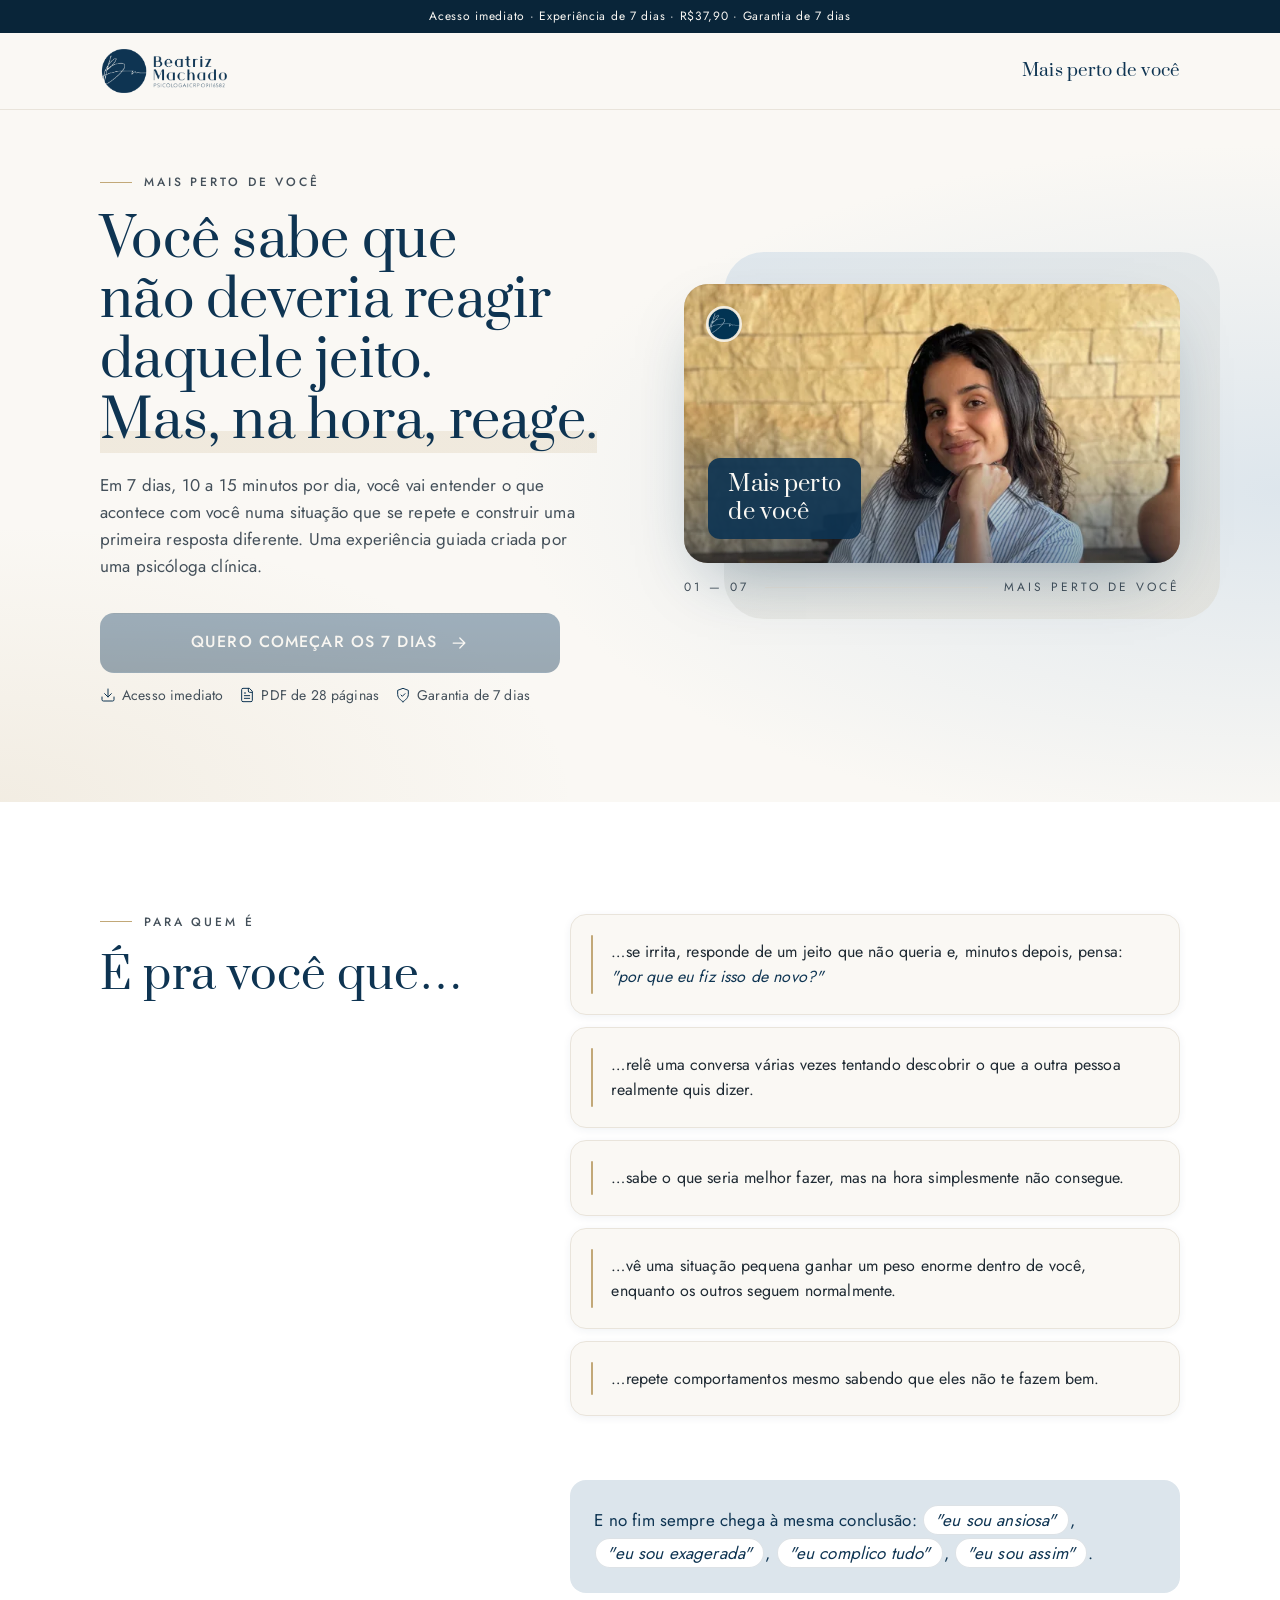
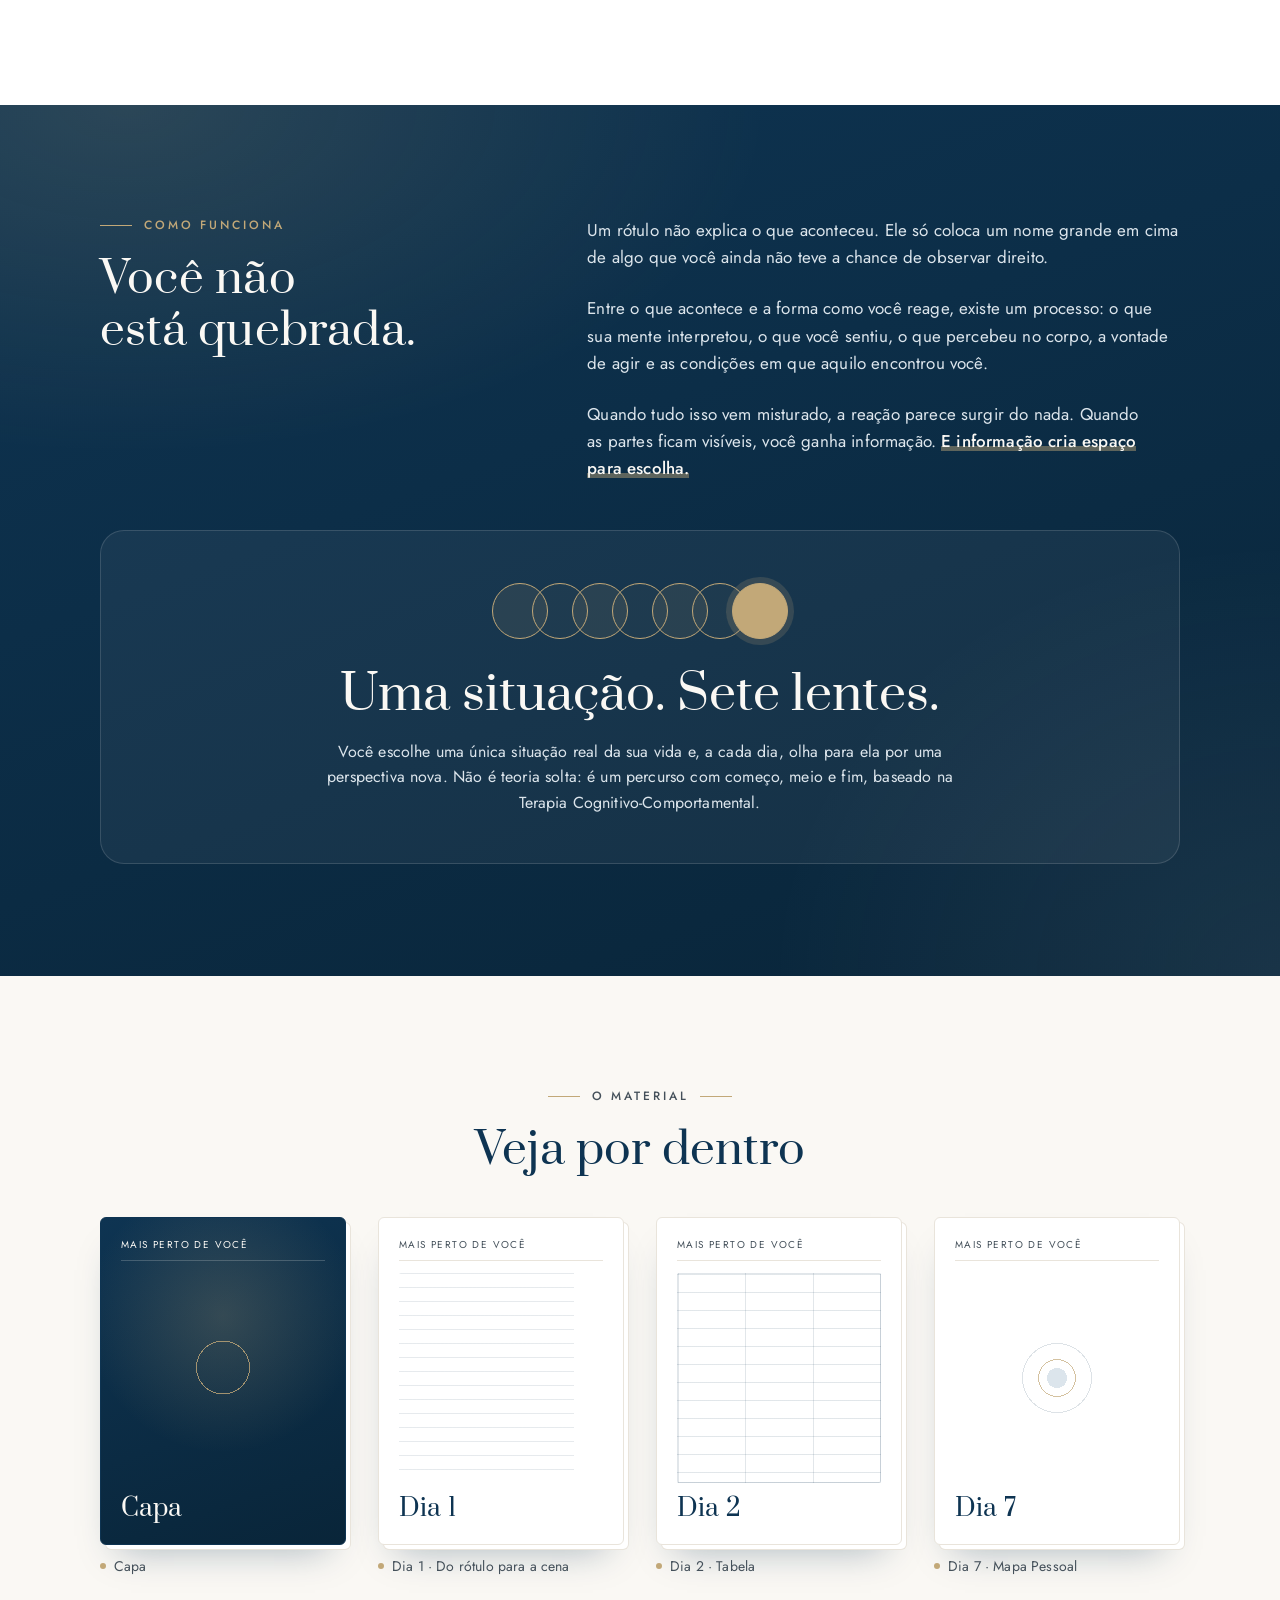
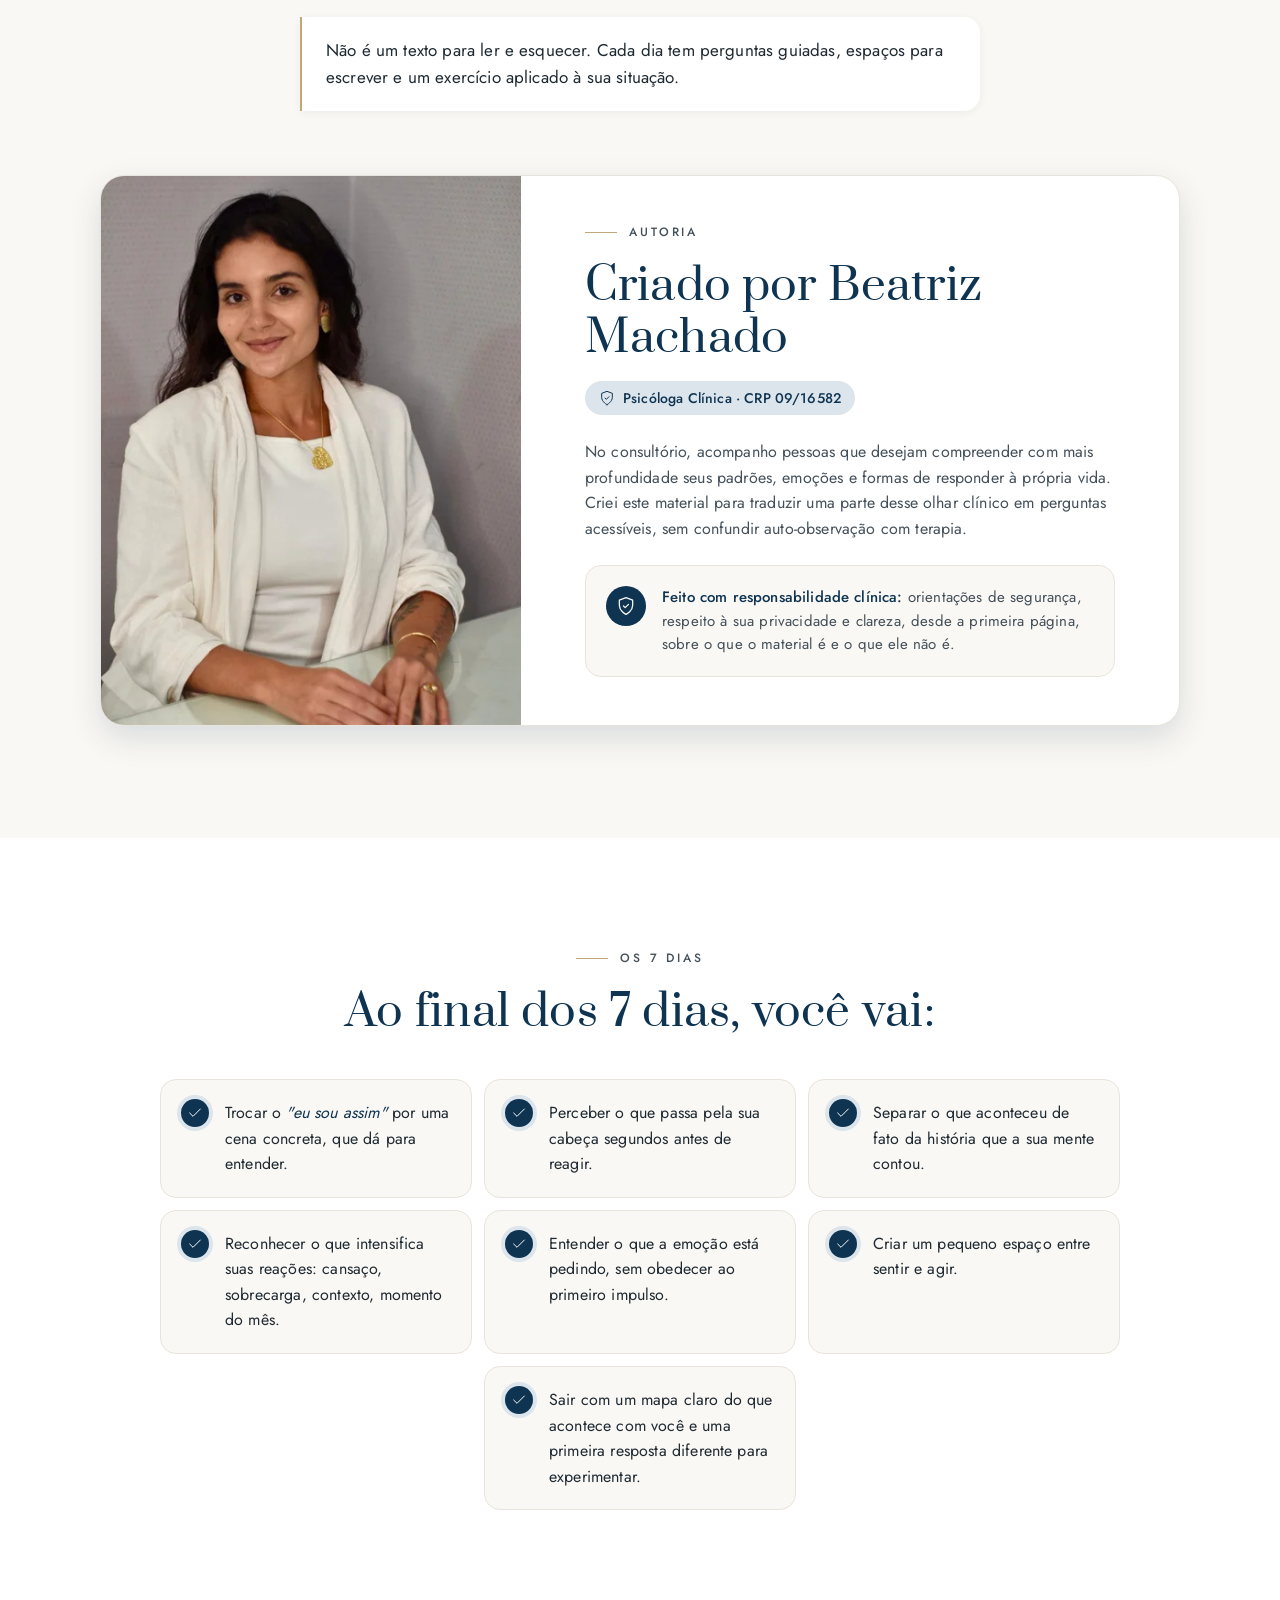
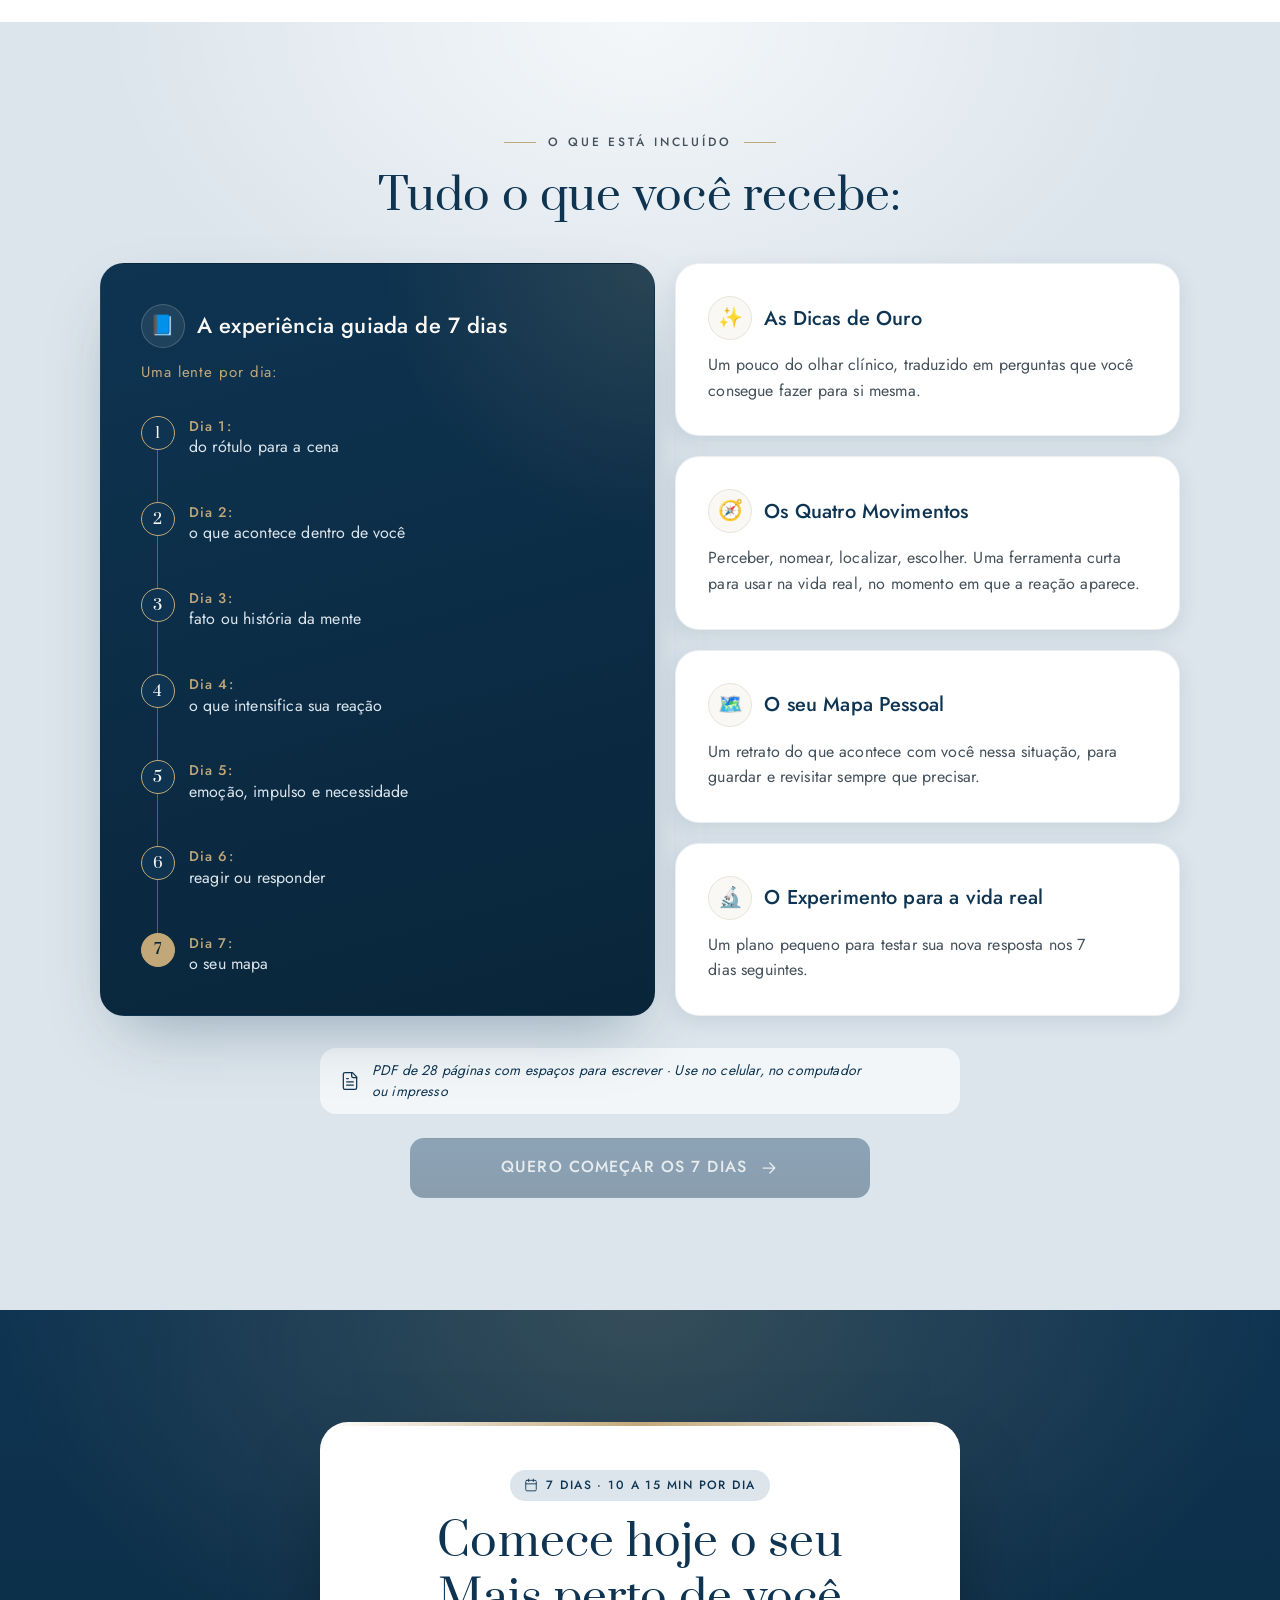
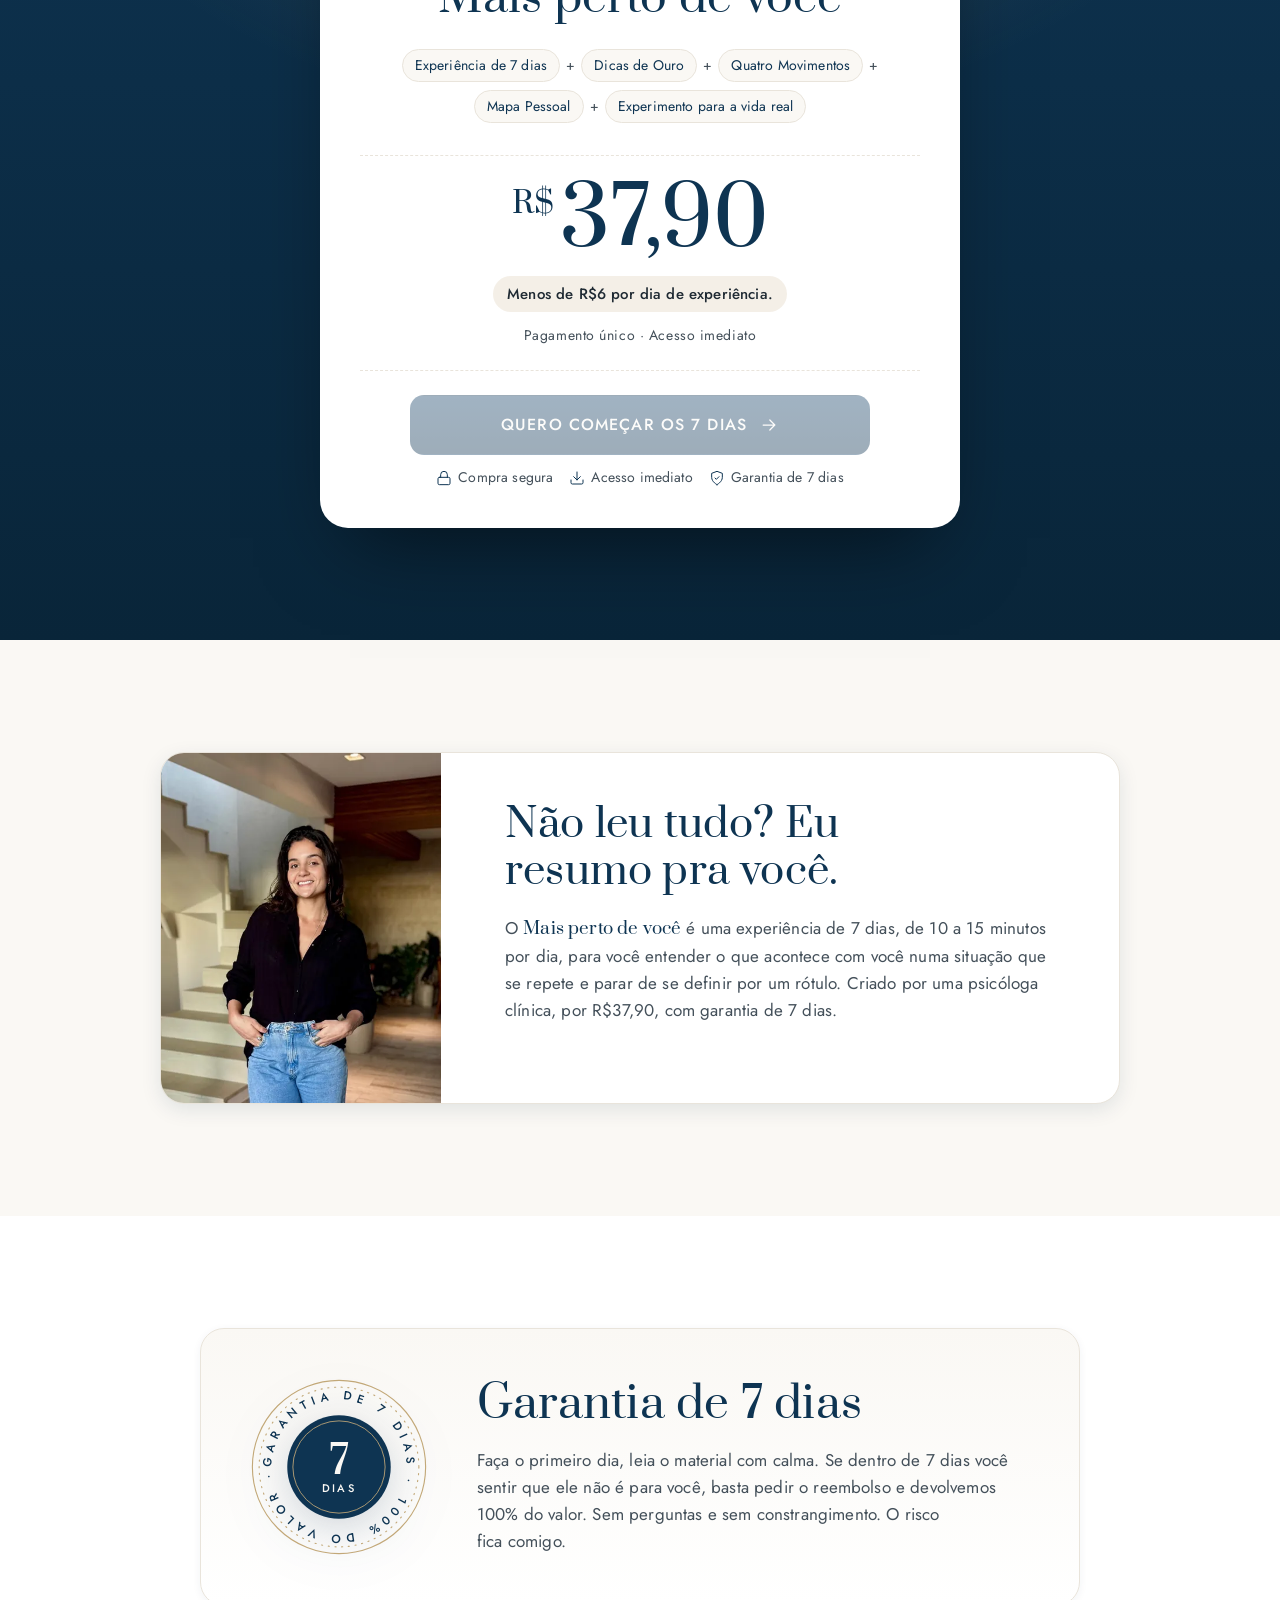
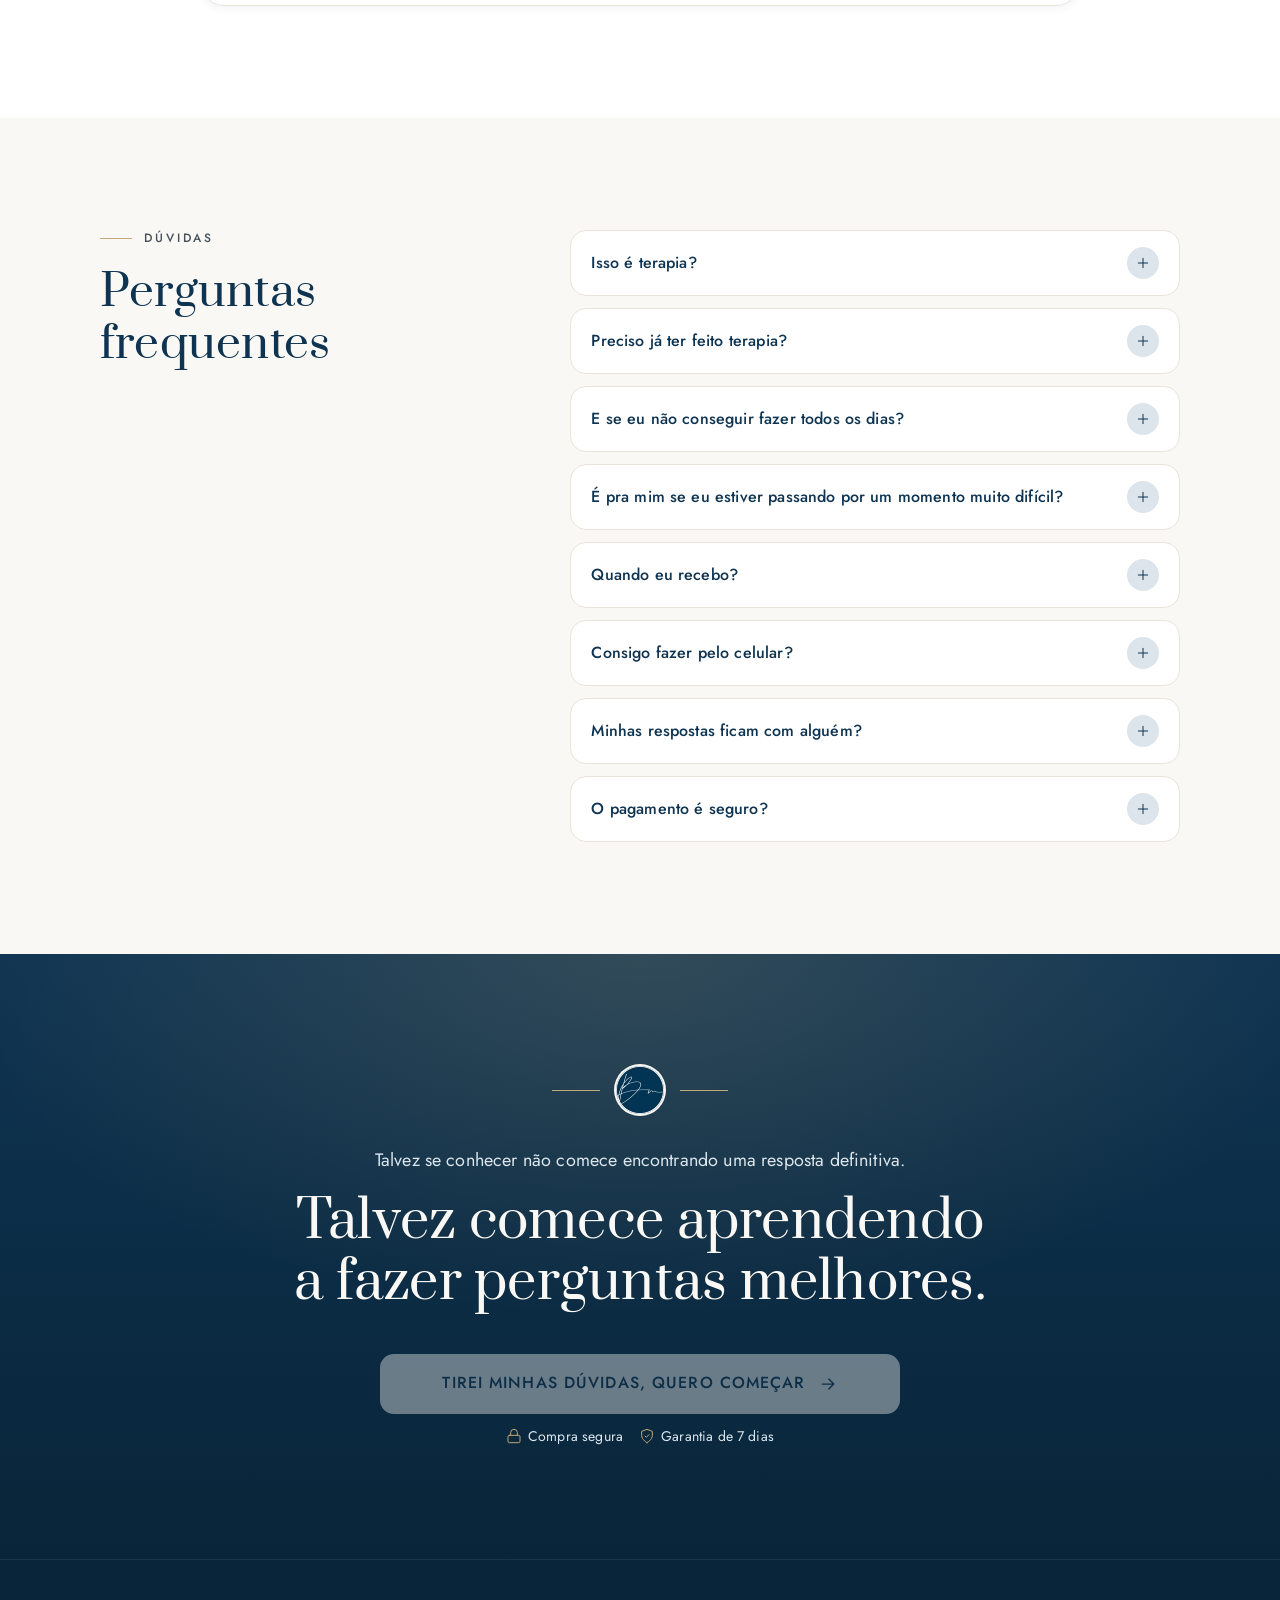
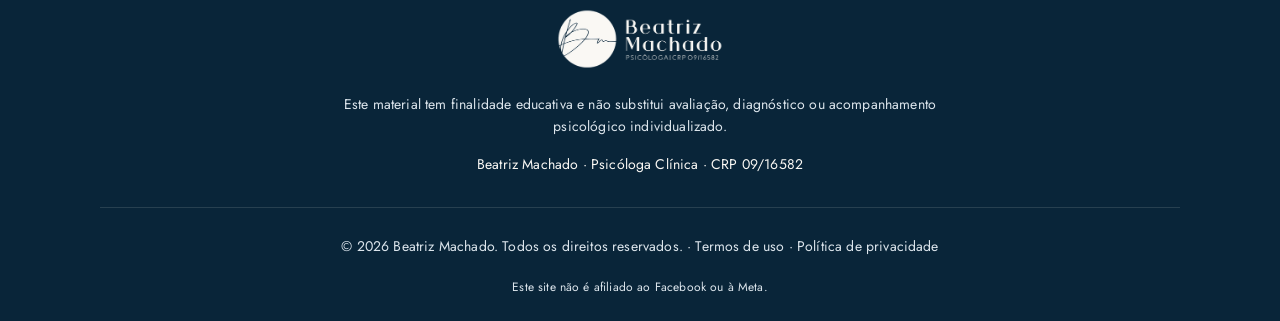
==== deploy/mais-perto-de-voce/index.html @ 1abd4679 "Página de vendas "Mais perto de você" com nova copy e redesign visual - Estrutura de 12 blocos segui" ====
<!DOCTYPE html>
<html lang="pt-BR">
<head>
  <meta charset="utf-8">
  <meta name="viewport" content="width=device-width, initial-scale=1">
  <title>Mais perto de você · Beatriz Machado</title>
  <meta name="description" content="Em 7 dias, 10 a 15 minutos por dia, você vai entender o que acontece com você numa situação que se repete e construir uma primeira resposta diferente. Uma experiência guiada criada por uma psicóloga clínica.">
  <meta name="theme-color" content="#FAF8F4">
  <meta property="og:type" content="website">
  <meta property="og:locale" content="pt_BR">
  <meta property="og:title" content="Mais perto de você · Beatriz Machado">
  <meta property="og:description" content="Em 7 dias, 10 a 15 minutos por dia, você vai entender o que acontece com você numa situação que se repete e construir uma primeira resposta diferente. Uma experiência guiada criada por uma psicóloga clínica.">
  <!-- PUBLICAÇÃO: substituir a URL relativa abaixo pela URL pública absoluta. Ver PAGINA-DE-VENDAS.md. -->
  <meta property="og:image" content="/mais-perto-de-voce/assets/og-image.jpg">
  <meta property="og:image:width" content="1200">
  <meta property="og:image:height" content="630">
  <meta property="og:image:alt" content="Mais perto de você, de Beatriz Machado, Psicóloga Clínica · CRP 09/16582">
  <meta name="twitter:card" content="summary_large_image">
  <link rel="icon" href="assets/favicon.png" type="image/png">
  <link rel="preload" href="assets/prata-latin.woff2" as="font" type="font/woff2" crossorigin>
  <link rel="preload" href="assets/jost-latin.woff2" as="font" type="font/woff2" crossorigin>
  <link rel="stylesheet" href="styles.css">
  <script src="config.js" defer></script>
  <script src="main.js" defer></script>
</head>
<body>
  <a class="skip-link" href="#conteudo">Ir para o conteúdo</a>

  <!-- Ícones de linha (Lucide, traço 1.5) reutilizados com <use>. -->
  <svg class="icon-sprite" aria-hidden="true" focusable="false" width="0" height="0">
    <symbol id="i-arrow" viewBox="0 0 24 24"><path d="M5 12h14m-6-6 6 6-6 6"/></symbol>
    <symbol id="i-check" viewBox="0 0 24 24"><path d="M20 6 9 17l-5-5"/></symbol>
    <symbol id="i-lock" viewBox="0 0 24 24"><rect width="18" height="11" x="3" y="11" rx="2"/><path d="M7 11V7a5 5 0 0 1 10 0v4"/></symbol>
    <symbol id="i-download" viewBox="0 0 24 24"><path d="M21 15v4a2 2 0 0 1-2 2H5a2 2 0 0 1-2-2v-4"/><path d="m7 10 5 5 5-5"/><path d="M12 15V3"/></symbol>
    <symbol id="i-file" viewBox="0 0 24 24"><path d="M15 2H6a2 2 0 0 0-2 2v16a2 2 0 0 0 2 2h12a2 2 0 0 0 2-2V7Z"/><path d="M14 2v4a2 2 0 0 0 2 2h4"/><path d="M16 13H8"/><path d="M16 17H8"/><path d="M10 9H8"/></symbol>
    <symbol id="i-shield" viewBox="0 0 24 24"><path d="M12 22s8-4 8-11V5l-8-3-8 3v6c0 7 8 11 8 11Z"/><path d="m9 12 2 2 4-4"/></symbol>
    <symbol id="i-calendar" viewBox="0 0 24 24"><rect width="18" height="18" x="3" y="4" rx="2"/><path d="M16 2v4"/><path d="M8 2v4"/><path d="M3 10h18"/></symbol>
    <symbol id="i-plus" viewBox="0 0 24 24"><path d="M5 12h14"/><path d="M12 5v14"/></symbol>
    <symbol id="i-minus" viewBox="0 0 24 24"><path d="M5 12h14"/></symbol>
  </svg>

  <header class="site-header">
    <!-- 01 · Barra de topo -->
    <div class="topbar">
      <p class="container"><span>Acesso imediato</span> · <span>Experiência de 7 dias</span> · <span>R$37,90</span> · <span>Garantia de 7 dias</span></p>
    </div>
    <div class="masthead container">
      <div class="brand">
        <img src="assets/logo-navy-400.webp" width="400" height="149" alt="Beatriz Machado, Psicóloga, CRP 09/16582">
      </div>
      <span class="masthead-title">Mais perto de você</span>
    </div>
  </header>

  <main id="conteudo">
    <!-- 02 · Cabeça: headline + VSL + CTA -->
    <section class="hero" id="hero" aria-labelledby="hero-title">
      <div class="hero-grid container">
        <div class="hero-intro">
          <p class="eyebrow"><span class="eyebrow-rule" aria-hidden="true"></span>Mais perto de você</p>
          <h1 id="hero-title">Você sabe que não deveria reagir daquele jeito. <br class="hero-break"><span>Mas, na hora, reage.</span></h1>
          <p class="hero-description">Em 7 dias, 10 a 15 minutos por dia, você vai entender o que acontece com você numa situação que se repete e construir uma primeira resposta diferente. Uma experiência guiada criada por uma psicóloga clínica.</p>
        </div>

        <div class="hero-visual">
          <div class="vsl-shell" id="vsl-shell" data-aspect="16:9">
            <picture class="vsl-poster">
              <source type="image/webp" srcset="assets/vsl-640.webp 640w, assets/vsl-960.webp 960w" sizes="(min-width: 1120px) 480px, (min-width: 768px) 600px, calc(100vw - 40px)">
              <img src="assets/vsl-640.webp" width="960" height="540" alt="Beatriz Machado, de camisa azul, sentada à mesa em um ambiente de pedra e madeira" fetchpriority="high">
            </picture>
            <div class="vsl-caption"><span>Mais perto<br>de você</span></div>
            <div class="vsl-placeholder" id="vsl-placeholder" role="img" aria-label="Espaço reservado para o vídeo de Beatriz Machado">
              <img src="assets/monograma-96.webp" width="32" height="32" alt="">
            </div>
            <button class="vsl-facade" id="vsl-facade" type="button" aria-label="Reproduzir vídeo de Beatriz Machado" hidden>
              <span class="play-icon"><svg viewBox="0 0 24 24" width="26" height="26" fill="currentColor" stroke="currentColor" stroke-width="1.5" stroke-linejoin="round" aria-hidden="true"><path d="m9 5 11 7-11 7V5Z"/></svg></span>
            </button>
            <div class="vsl-player" id="vsl-player"></div>
          </div>
          <div class="visual-detail" aria-hidden="true"><span>01 — 07</span><span class="detail-line"></span><span>Mais perto de você</span></div>
        </div>

        <div class="hero-purchase">
          <a class="button button-primary button-xl" data-checkout role="button" aria-disabled="true" tabindex="-1"><span>QUERO COMEÇAR OS 7 DIAS</span><svg class="button-arrow" width="20" height="20" aria-hidden="true"><use href="#i-arrow"/></svg></a>
          <p class="purchase-note trust-note"><span class="trust-item"><svg class="icon" width="16" height="16" aria-hidden="true"><use href="#i-download"/></svg>Acesso imediato</span> <span class="trust-sep">·</span> <span class="trust-item"><svg class="icon" width="16" height="16" aria-hidden="true"><use href="#i-file"/></svg>PDF de 28 páginas</span> <span class="trust-sep">·</span> <span class="trust-item"><svg class="icon" width="16" height="16" aria-hidden="true"><use href="#i-shield"/></svg>Garantia de 7 dias</span></p>
        </div>
      </div>
    </section>

    <!-- 03 · Identificação -->
    <section class="identification section" id="identificacao" aria-labelledby="identification-title">
      <div class="container identification-inner">
        <div class="section-head" data-reveal>
          <p class="eyebrow" aria-hidden="true"><span class="eyebrow-rule"></span>Para quem é</p>
          <h2 id="identification-title">É pra você que…</h2>
        </div>
        <ul class="identification-list">
          <li data-reveal>…se irrita, responde de um jeito que não queria e, minutos depois, pensa: <em>"por que eu fiz isso de novo?"</em></li>
          <li data-reveal>…relê uma conversa várias vezes tentando descobrir o que a outra pessoa realmente quis dizer.</li>
          <li data-reveal>…sabe o que seria melhor fazer, mas na hora simplesmente não consegue.</li>
          <li data-reveal>…vê uma situação pequena ganhar um peso enorme dentro de você, enquanto os outros seguem normalmente.</li>
          <li data-reveal>…repete comportamentos mesmo sabendo que eles não te fazem bem.</li>
        </ul>
        <p class="identification-conclusion" data-reveal>E no fim sempre chega à mesma conclusão: <em>"eu sou ansiosa"</em>, <em>"eu sou exagerada"</em>, <em>"eu complico tudo"</em>, <em>"eu sou assim"</em>.</p>
      </div>
    </section>

    <!-- 04 · Mecanismo -->
    <section class="mechanism section" id="mecanismo" aria-labelledby="mechanism-title">
      <div class="container mechanism-inner">
        <div class="section-head" data-reveal>
          <p class="eyebrow" aria-hidden="true"><span class="eyebrow-rule"></span>Como funciona</p>
          <h2 id="mechanism-title">Você não está quebrada.</h2>
        </div>
        <div class="mechanism-copy prose" data-reveal>
          <p>Um rótulo não explica o que aconteceu. Ele só coloca um nome grande em cima de algo que você ainda não teve a chance de observar direito.</p>
          <p>Entre o que acontece e a forma como você reage, existe um processo: o que sua mente interpretou, o que você sentiu, o que percebeu no corpo, a vontade de agir e as condições em que aquilo encontrou você.</p>
          <p>Quando tudo isso vem misturado, a reação parece surgir do nada. Quando as partes ficam visíveis, você ganha informação. <strong>E informação cria espaço para escolha.</strong></p>
        </div>
        <div class="mechanism-highlight" data-reveal>
          <div class="lenses" aria-hidden="true"><span></span><span></span><span></span><span></span><span></span><span></span><span></span></div>
          <h3>Uma situação. Sete lentes.</h3>
          <p>Você escolhe uma única situação real da sua vida e, a cada dia, olha para ela por uma perspectiva nova. Não é teoria solta: é um percurso com começo, meio e fim, baseado na Terapia Cognitivo-Comportamental.</p>
        </div>
      </div>
    </section>

    <!-- 05 · Prova: páginas do e-book + autoria + depoimentos (flag) -->
    <section class="proof section" id="prova" aria-labelledby="proof-title">
      <div class="container">
        <div class="section-head section-head-center" data-reveal>
          <p class="eyebrow" aria-hidden="true"><span class="eyebrow-rule"></span>O material<span class="eyebrow-rule"></span></p>
          <h2 id="proof-title">Veja por dentro</h2>
        </div>

        <!--
          Galeria de páginas do e-book. Enquanto as imagens não existirem, cada slot mostra
          uma moldura de página. Para ativar, coloque os arquivos em assets/ebook/ (ver LEIAME.txt)
          e preencha EBOOK_PREVIEW_IMAGES em config.js — o main.js troca a moldura pela imagem.
          Alternativa sem JS: substitua o <div class="ebook-page-placeholder"> de cada slot por
          <img src="assets/ebook/capa.webp" width="600" height="800" loading="lazy" decoding="async" alt="…">.
        -->
        <ul class="ebook-preview" aria-label="Páginas do e-book">
          <li data-reveal>
            <figure class="ebook-page ebook-page-cover" data-ebook-page="capa" data-alt="Capa do e-book Mais perto de você, de Beatriz Machado">
              <div class="ebook-page-placeholder" aria-hidden="true"><span class="ebook-page-brand">Mais perto de você</span><span class="ebook-page-lines"></span><span class="ebook-page-label">Capa</span></div>
              <figcaption>Capa</figcaption>
            </figure>
          </li>
          <li data-reveal>
            <figure class="ebook-page" data-ebook-page="dia-1" data-alt="Página do Dia 1 do e-book: Do rótulo para a cena">
              <div class="ebook-page-placeholder" aria-hidden="true"><span class="ebook-page-brand">Mais perto de você</span><span class="ebook-page-lines"></span><span class="ebook-page-label">Dia 1</span></div>
              <figcaption>Dia 1 · Do rótulo para a cena</figcaption>
            </figure>
          </li>
          <li data-reveal>
            <figure class="ebook-page" data-ebook-page="dia-2-tabela" data-alt="Tabela do Dia 2 do e-book, com espaços para escrever">
              <div class="ebook-page-placeholder ebook-page-table" aria-hidden="true"><span class="ebook-page-brand">Mais perto de você</span><span class="ebook-page-lines"></span><span class="ebook-page-label">Dia 2</span></div>
              <figcaption>Dia 2 · Tabela</figcaption>
            </figure>
          </li>
          <li data-reveal>
            <figure class="ebook-page" data-ebook-page="dia-7-mapa" data-alt="Mapa Pessoal do Dia 7 do e-book">
              <div class="ebook-page-placeholder ebook-page-map" aria-hidden="true"><span class="ebook-page-brand">Mais perto de você</span><span class="ebook-page-lines"></span><span class="ebook-page-label">Dia 7</span></div>
              <figcaption>Dia 7 · Mapa Pessoal</figcaption>
            </figure>
          </li>
        </ul>

        <p class="proof-note" data-reveal>Não é um texto para ler e esquecer. Cada dia tem perguntas guiadas, espaços para escrever e um exercício aplicado à sua situação.</p>

        <div class="author" data-reveal>
          <figure class="author-photo">
            <img src="assets/bia-480.webp" srcset="assets/bia-480.webp 480w, assets/bia-800.webp 800w" sizes="(min-width: 1120px) 420px, (min-width: 768px) 560px, calc(100vw - 40px)" width="800" height="1000" loading="lazy" decoding="async" alt="Beatriz Machado, de roupa branca, sentada com as mãos apoiadas à mesa">
          </figure>
          <div class="author-copy">
            <p class="eyebrow" aria-hidden="true"><span class="eyebrow-rule"></span>Autoria</p>
            <h3 id="author-title">Criado por Beatriz Machado</h3>
            <p class="author-credential"><svg class="icon" width="16" height="16" aria-hidden="true"><use href="#i-shield"/></svg><strong>Psicóloga Clínica · CRP 09/16582</strong></p>
            <p class="author-bio">No consultório, acompanho pessoas que desejam compreender com mais profundidade seus padrões, emoções e formas de responder à própria vida. Criei este material para traduzir uma parte desse olhar clínico em perguntas acessíveis, sem confundir auto-observação com terapia.</p>
            <div class="clinical-note"><span class="icon-badge" aria-hidden="true"><svg width="20" height="20"><use href="#i-shield"/></svg></span><p><strong>Feito com responsabilidade clínica:</strong> orientações de segurança, respeito à sua privacidade e clareza, desde a primeira página, sobre o que o material é e o que ele não é.</p></div>
          </div>
        </div>

        <!-- Depoimentos: renderizados pelo main.js somente com SHOW_TESTIMONIALS = true e 3 a 5 depoimentos reais autorizados. -->
        <div id="testimonials-mount"></div>
        <template id="testimonials-template">
          <div class="testimonials">
            <h3 id="testimonials-title">O que dizem as primeiras leitoras</h3>
            <div class="testimonials-grid"></div>
          </div>
        </template>
      </div>
    </section>

    <!-- 06 · Benefícios -->
    <section class="benefits section" id="beneficios" aria-labelledby="benefits-title">
      <div class="container">
        <div class="section-head" data-reveal>
          <p class="eyebrow" aria-hidden="true"><span class="eyebrow-rule"></span>Os 7 dias</p>
          <h2 id="benefits-title">Ao final dos 7 dias, você vai:</h2>
        </div>
        <ul class="benefits-list">
          <li data-reveal><span class="check" aria-hidden="true"><svg width="16" height="16"><use href="#i-check"/></svg></span><span>Trocar o <em>"eu sou assim"</em> por uma cena concreta, que dá para entender.</span></li>
          <li data-reveal><span class="check" aria-hidden="true"><svg width="16" height="16"><use href="#i-check"/></svg></span><span>Perceber o que passa pela sua cabeça segundos antes de reagir.</span></li>
          <li data-reveal><span class="check" aria-hidden="true"><svg width="16" height="16"><use href="#i-check"/></svg></span><span>Separar o que aconteceu de fato da história que a sua mente contou.</span></li>
          <li data-reveal><span class="check" aria-hidden="true"><svg width="16" height="16"><use href="#i-check"/></svg></span><span>Reconhecer o que intensifica suas reações: cansaço, sobrecarga, contexto, momento do mês.</span></li>
          <li data-reveal><span class="check" aria-hidden="true"><svg width="16" height="16"><use href="#i-check"/></svg></span><span>Entender o que a emoção está pedindo, sem obedecer ao primeiro impulso.</span></li>
          <li data-reveal><span class="check" aria-hidden="true"><svg width="16" height="16"><use href="#i-check"/></svg></span><span>Criar um pequeno espaço entre sentir e agir.</span></li>
          <li data-reveal><span class="check" aria-hidden="true"><svg width="16" height="16"><use href="#i-check"/></svg></span><span>Sair com um mapa claro do que acontece com você e uma primeira resposta diferente para experimentar.</span></li>
        </ul>
      </div>
    </section>

    <!-- 07 · Empilhamento de valor -->
    <section class="value-stack section" id="conteudo-do-ebook" aria-labelledby="value-stack-title">
      <div class="container">
        <div class="section-head section-head-center" data-reveal>
          <p class="eyebrow" aria-hidden="true"><span class="eyebrow-rule"></span>O que está incluído<span class="eyebrow-rule"></span></p>
          <h2 id="value-stack-title">Tudo o que você recebe:</h2>
        </div>
        <ul class="value-stack-list">
          <li class="value-item value-item-main" data-reveal>
            <h3><span class="value-emoji" aria-hidden="true">📘</span> A experiência guiada de 7 dias</h3>
            <p>Uma lente por dia:</p>
            <ol class="value-days">
              <li><strong>Dia 1:</strong> do rótulo para a cena</li>
              <li><strong>Dia 2:</strong> o que acontece dentro de você</li>
              <li><strong>Dia 3:</strong> fato ou história da mente</li>
              <li><strong>Dia 4:</strong> o que intensifica sua reação</li>
              <li><strong>Dia 5:</strong> emoção, impulso e necessidade</li>
              <li><strong>Dia 6:</strong> reagir ou responder</li>
              <li><strong>Dia 7:</strong> o seu mapa</li>
            </ol>
          </li>
          <li class="value-item" data-reveal>
            <h3><span class="value-emoji" aria-hidden="true">✨</span> As Dicas de Ouro</h3>
            <p>Um pouco do olhar clínico, traduzido em perguntas que você consegue fazer para si mesma.</p>
          </li>
          <li class="value-item" data-reveal>
            <h3><span class="value-emoji" aria-hidden="true">🧭</span> Os Quatro Movimentos</h3>
            <p>Perceber, nomear, localizar, escolher. Uma ferramenta curta para usar na vida real, no momento em que a reação aparece.</p>
          </li>
          <li class="value-item" data-reveal>
            <h3><span class="value-emoji" aria-hidden="true">🗺️</span> O seu Mapa Pessoal</h3>
            <p>Um retrato do que acontece com você nessa situação, para guardar e revisitar sempre que precisar.</p>
          </li>
          <li class="value-item" data-reveal>
            <h3><span class="value-emoji" aria-hidden="true">🔬</span> O Experimento para a vida real</h3>
            <p>Um plano pequeno para testar sua nova resposta nos 7 dias seguintes.</p>
          </li>
        </ul>
        <p class="value-stack-format"><svg class="icon" width="18" height="18" aria-hidden="true"><use href="#i-file"/></svg><em>PDF de 28 páginas com espaços para escrever · Use no celular, no computador ou impresso</em></p>
        <a class="button button-primary button-xl" data-checkout role="button" aria-disabled="true" tabindex="-1"><span>QUERO COMEÇAR OS 7 DIAS</span><svg class="button-arrow" width="20" height="20" aria-hidden="true"><use href="#i-arrow"/></svg></a>
      </div>
    </section>

    <!-- 08 · Oferta (id "oferta" usado pela barra fixa mobile) -->
    <section class="offer section" id="oferta" aria-labelledby="offer-title">
      <div class="container offer-inner">
        <div class="offer-card" data-reveal>
          <p class="offer-ribbon" aria-hidden="true"><svg class="icon" width="16" height="16"><use href="#i-calendar"/></svg>7 dias · 10 a 15 min por dia</p>
          <h2 id="offer-title">Comece hoje o seu <span>Mais perto de você</span></h2>
          <p class="offer-includes"><span class="offer-chip">Experiência de 7 dias</span> <span class="offer-plus">+</span> <span class="offer-chip">Dicas de Ouro</span> <span class="offer-plus">+</span> <span class="offer-chip">Quatro Movimentos</span> <span class="offer-plus">+</span> <span class="offer-chip">Mapa Pessoal</span> <span class="offer-plus">+</span> <span class="offer-chip">Experimento para a vida real</span></p>
          <div class="offer-price-block">
            <p class="offer-price"><span class="offer-currency">R$</span>37,90</p>
            <p class="offer-daily"><strong>Menos de R$6 por dia de experiência.</strong></p>
            <p class="offer-terms">Pagamento único · Acesso imediato</p>
          </div>
          <a class="button button-primary button-xl" data-checkout role="button" aria-disabled="true" tabindex="-1"><span>QUERO COMEÇAR OS 7 DIAS</span><svg class="button-arrow" width="20" height="20" aria-hidden="true"><use href="#i-arrow"/></svg></a>
          <p class="offer-note trust-note"><span class="trust-item"><svg class="icon" width="16" height="16" aria-hidden="true"><use href="#i-lock"/></svg>Compra segura</span> <span class="trust-sep">·</span> <span class="trust-item"><svg class="icon" width="16" height="16" aria-hidden="true"><use href="#i-download"/></svg>Acesso imediato</span> <span class="trust-sep">·</span> <span class="trust-item"><svg class="icon" width="16" height="16" aria-hidden="true"><use href="#i-shield"/></svg>Garantia de 7 dias</span></p>
        </div>
      </div>
    </section>

    <!-- 09 · Recapitulação -->
    <section class="recap section" id="resumo" aria-labelledby="recap-title">
      <div class="container">
        <div class="recap-card" data-reveal>
          <figure class="recap-photo">
            <img src="assets/bia-recap-480.webp" srcset="assets/bia-recap-480.webp 480w, assets/bia-recap-800.webp 800w" sizes="(min-width: 1120px) 320px, (min-width: 768px) 200px, 112px" width="800" height="1000" loading="lazy" decoding="async" alt="Beatriz Machado sorrindo, de camisa preta e calça jeans, em pé em um ambiente claro">
          </figure>
          <div class="recap-copy">
            <h2 id="recap-title">Não leu tudo? Eu resumo pra você.</h2>
            <p>O <em>Mais perto de você</em> é uma experiência de 7 dias, de 10 a 15 minutos por dia, para você entender o que acontece com você numa situação que se repete e parar de se definir por um rótulo. Criado por uma psicóloga clínica, por R$37,90, com garantia de 7 dias.</p>
          </div>
        </div>
      </div>
    </section>

    <!-- 10 · Garantia -->
    <section class="guarantee section" id="garantia" aria-labelledby="guarantee-title">
      <div class="container">
        <div class="guarantee-card" data-reveal>
          <div class="guarantee-seal" aria-hidden="true">
            <svg class="seal-ring" viewBox="0 0 160 160" width="160" height="160">
              <defs><path id="seal-path" d="M80 80m-60 0a60 60 0 1 1 120 0a60 60 0 1 1-120 0"/></defs>
              <circle cx="80" cy="80" r="77" fill="none" stroke="#C2A878" stroke-width="1"/>
              <circle cx="80" cy="80" r="71" fill="none" stroke="#C2A878" stroke-width="1" stroke-dasharray="1 5" stroke-linecap="round"/>
              <circle cx="80" cy="80" r="46" fill="#0E3452"/>
              <circle cx="80" cy="80" r="41" fill="none" stroke="#C2A878" stroke-width=".75"/>
              <text font-family="Jost, sans-serif" font-size="10.5" font-weight="500" letter-spacing="2" fill="#0E3452"><textPath href="#seal-path" textLength="372" lengthAdjust="spacing">GARANTIA DE 7 DIAS · 100% DO VALOR ·</textPath></text>
            </svg>
            <span class="guarantee-seal-days"><span class="seal-number">7</span>dias</span>
          </div>
          <div class="guarantee-copy">
            <h2 id="guarantee-title">Garantia de 7 dias</h2>
            <p>Faça o primeiro dia, leia o material com calma. Se dentro de 7 dias você sentir que ele não é para você, basta pedir o reembolso e devolvemos 100% do valor. Sem perguntas e sem constrangimento. O risco fica comigo.</p>
          </div>
        </div>
      </div>
    </section>

    <!-- 11 · FAQ -->
    <section class="faq section" id="perguntas" aria-labelledby="faq-title">
      <div class="container faq-inner">
        <div class="section-head" data-reveal>
          <p class="eyebrow" aria-hidden="true"><span class="eyebrow-rule"></span>Dúvidas</p>
          <h2 id="faq-title">Perguntas frequentes</h2>
        </div>
        <div class="faq-list">
          <details><summary>Isso é terapia?</summary><p>Não. É um material educativo de auto-observação, criado por uma psicóloga. Ele não faz diagnóstico e não substitui acompanhamento psicológico.</p></details>
          <details><summary>Preciso já ter feito terapia?</summary><p>Não. Foi pensado tanto para quem nunca fez quanto para quem já faz.</p></details>
          <details><summary>E se eu não conseguir fazer todos os dias?</summary><p>Tudo bem. Você retoma do ponto em que parou. Perder um dia não é prova de nada; é só uma pausa.</p></details>
          <details><summary>É pra mim se eu estiver passando por um momento muito difícil?</summary><p>Se você está vivendo um sofrimento intenso, uma crise ou quer investigar uma experiência traumática, o cuidado certo é o acompanhamento profissional, não um material. O próprio e-book traz essa orientação.</p></details>
          <details><summary>Quando eu recebo?</summary><p>Assim que o pagamento é aprovado, o acesso ao PDF chega no seu e-mail.</p></details>
          <details><summary>Consigo fazer pelo celular?</summary><p>Consegue. Você também pode imprimir ou usar um caderno para as respostas.</p></details>
          <details><summary>Minhas respostas ficam com alguém?</summary><p>Não. Tudo o que você escreve fica só com você.</p></details>
          <details><summary>O pagamento é seguro?</summary><p>Sim. A compra é feita por uma plataforma de pagamento segura, e você recebe a confirmação no seu e-mail.</p></details>
        </div>
      </div>
    </section>

    <!-- 12 · CTA final -->
    <section class="closing section" id="comecar" aria-labelledby="closing-title">
      <div class="container closing-inner" data-reveal>
        <div class="closing-rule" aria-hidden="true"><img src="assets/monograma-96.webp" width="48" height="48" alt="" loading="lazy" decoding="async"></div>
        <p>Talvez se conhecer não comece encontrando uma resposta definitiva.</p>
        <h2 id="closing-title"><strong>Talvez comece aprendendo a fazer perguntas melhores.</strong></h2>
        <a class="button button-light button-xl" data-checkout role="button" aria-disabled="true" tabindex="-1"><span>TIREI MINHAS DÚVIDAS, QUERO COMEÇAR</span><svg class="button-arrow" width="20" height="20" aria-hidden="true"><use href="#i-arrow"/></svg></a>
        <p class="closing-note trust-note"><span class="trust-item"><svg class="icon" width="16" height="16" aria-hidden="true"><use href="#i-lock"/></svg>Compra segura</span> <span class="trust-sep">·</span> <span class="trust-item"><svg class="icon" width="16" height="16" aria-hidden="true"><use href="#i-shield"/></svg>Garantia de 7 dias</span></p>
      </div>
    </section>
  </main>

  <footer class="site-footer">
    <div class="container">
      <img class="footer-logo" src="assets/logo-creme-400.webp" width="400" height="149" alt="Beatriz Machado, Psicóloga, CRP 09/16582" loading="lazy" decoding="async">
      <p class="footer-disclaimer">Este material tem finalidade educativa e não substitui avaliação, diagnóstico ou acompanhamento psicológico individualizado.</p>
      <p class="footer-credential">Beatriz Machado · Psicóloga Clínica · CRP 09/16582</p>
      <p class="footer-legal"><span class="footer-copy">© 2026 Beatriz Machado. Todos os direitos reservados.</span> <span class="footer-sep-lead" aria-hidden="true">·</span> <span class="footer-links"><a data-legal="terms" aria-disabled="true">Termos de uso</a> <span aria-hidden="true">·</span> <a data-legal="privacy" aria-disabled="true">Política de privacidade</a></span></p>
      <p class="footer-meta">Este site não é afiliado ao Facebook ou à Meta.</p>
    </div>
  </footer>

  <aside class="sticky-cta" id="sticky-cta" aria-label="Comprar Mais perto de você" hidden>
    <a class="button button-primary" data-checkout role="button" aria-disabled="true" tabindex="-1">QUERO COMEÇAR OS 7 DIAS<svg class="button-arrow" width="18" height="18" aria-hidden="true"><use href="#i-arrow"/></svg></a>
  </aside>
</body>
</html>
---- deploy/mais-perto-de-voce/styles.css ----
@font-face {
  font-family: Prata;
  src: url("assets/prata-latin.woff2") format("woff2");
  font-style: normal;
  font-weight: 400;
  font-display: swap;
}

@font-face {
  font-family: Jost;
  src: url("assets/jost-latin.woff2") format("woff2");
  font-style: normal;
  font-weight: 300 500;
  font-display: swap;
}

/* Tokens de Design System Beatriz Machado.dc.html (+ derivados coerentes, marcados). */
:root {
  --primary: #0e3452;
  --primary-dark: #092539;
  --primary-soft: #164369;           /* derivado: navy 8% mais claro, só em gradientes */
  --secondary: #c2a878;
  --secondary-soft: rgba(194, 168, 120, .18); /* derivado: véu dourado */
  --neutral: #d1ccc6;
  --background: #faf8f4;
  --surface: #ffffff;
  --surface-tint: #dce5ec;
  --border: #e9e4db;
  --text: #1f2a33;
  --text-secondary: #44505a;
  --text-tertiary: #6b7680;
  --text-inverse: #faf8f4;
  --space-4: 4px;
  --space-8: 8px;
  --space-12: 12px;
  --space-16: 16px;
  --space-20: 20px;
  --space-24: 24px;
  --space-32: 32px;
  --space-40: 40px;
  --space-48: 48px;
  --space-64: 64px;
  --space-96: 96px;
  --radius-sm: 8px;
  --radius-md: 12px;
  --radius-lg: 16px;
  --radius-xl: 24px;
  --radius-full: 999px;
  --shadow-sm: 0 2px 8px rgba(14, 52, 82, .06);
  --shadow-md: 0 6px 20px rgba(14, 52, 82, .1);
  --shadow-lg: 0 12px 32px rgba(14, 52, 82, .14);
  --shadow-xl: 0 28px 64px -24px rgba(14, 52, 82, .38);
  --shadow-button: 0 12px 24px -10px rgba(14, 52, 82, .6), inset 0 1px 0 rgba(255, 255, 255, .12);
  --ease: cubic-bezier(.25, .1, .25, 1);
  --fs-h1: clamp(2rem, 1.2rem + 3.2vw, 3.25rem);
  --fs-h2: clamp(1.875rem, 1.3rem + 2vw, 2.75rem);
  --section-space: clamp(64px, 9vw, 112px);
}

* { box-sizing: border-box; }
html { scroll-padding-top: var(--space-24); }
body { margin: 0; color: var(--text); background: var(--background); font-family: Jost, sans-serif; font-size: 16px; line-height: 1.6; letter-spacing: .01em; -webkit-font-smoothing: antialiased; }
/* Espaço para a barra fixa reservado dentro do rodapé (sem faixa clara após ele). */
body.has-sticky-cta .site-footer { padding-bottom: calc(var(--space-24) + 84px + env(safe-area-inset-bottom, 0px)); }
[hidden] { display: none !important; }
img { max-width: 100%; height: auto; display: block; }
svg { flex-shrink: 0; }
.icon-sprite { position: absolute; width: 0; height: 0; overflow: hidden; }
svg use, .icon { fill: none; stroke: currentColor; stroke-width: 1.5; stroke-linecap: round; stroke-linejoin: round; }
svg:has(> use) { fill: none; stroke: currentColor; stroke-width: 1.5; stroke-linecap: round; stroke-linejoin: round; }
button, a { -webkit-tap-highlight-color: transparent; }
button { font: inherit; }
a { color: var(--primary); text-decoration: none; }
a[href], button:not(:disabled), summary { cursor: pointer; }
a[href]:hover { color: var(--primary-dark); }
:focus-visible { outline: 2px solid var(--primary); outline-offset: 4px; }
::selection { background: var(--surface-tint); color: var(--primary); }
h1, h2, h3, p, figure { margin: 0; }
h1, h2 { font-family: Prata, serif; font-weight: 400; color: var(--primary); letter-spacing: .005em; text-wrap: balance; }
h1 { font-size: var(--fs-h1); line-height: 1.16; }
h2 { font-size: var(--fs-h2); line-height: 1.18; }
h3 { font-size: 20px; line-height: 1.35; font-weight: 500; color: var(--primary); }
p { text-wrap: pretty; }
strong { font-weight: 500; }
ul, ol { margin: 0; padding: 0; list-style: none; }
.container { width: calc(100% - 48px); margin-inline: auto; }
.section { padding-block: var(--section-space); }
.prose { display: grid; gap: var(--space-24); }
.skip-link { position: fixed; top: -100px; left: var(--space-24); z-index: 10; padding: var(--space-12) var(--space-24); border-radius: var(--radius-md); background: var(--surface); }
.skip-link:focus { top: var(--space-12); }

/* Rótulos de seção: fio dourado decorativo + texto em cinza AA. */
.eyebrow { display: flex; align-items: center; gap: var(--space-12); font-size: 12px; font-weight: 500; line-height: 1.4; text-transform: uppercase; letter-spacing: .24em; color: var(--text-secondary); margin-bottom: var(--space-16); }
.eyebrow-rule { width: var(--space-32); height: 1px; background: var(--secondary); }
.section-head { margin-bottom: var(--space-40); }
.section-head-center { text-align: center; }
.section-head-center .eyebrow { justify-content: center; }
.section-head-center h2 { margin-inline: auto; max-width: 720px; }

/* Botões: derivados do botão primário do design system, mais presença para conversão. */
.button { position: relative; display: flex; justify-content: center; align-items: center; gap: var(--space-12); width: 100%; min-height: 56px; padding: var(--space-16) var(--space-24); border: 1px solid transparent; border-radius: var(--radius-md); font-size: 15px; font-weight: 500; line-height: 1.3; letter-spacing: .07em; text-transform: uppercase; text-align: center; transition: background 200ms var(--ease), transform 200ms var(--ease), box-shadow 200ms var(--ease), color 200ms var(--ease); }
.button-xl { min-height: 60px; border-radius: 14px; }
.button-primary { color: var(--text-inverse); background: linear-gradient(180deg, var(--primary-soft) 0%, var(--primary) 100%); box-shadow: var(--shadow-button); }
.button-primary[href]:hover { color: var(--text-inverse); background: linear-gradient(180deg, var(--primary) 0%, var(--primary-dark) 100%); box-shadow: 0 18px 32px -12px rgba(14, 52, 82, .65), inset 0 1px 0 rgba(255, 255, 255, .12); transform: translateY(-2px); }
.button-light { color: var(--primary); background: var(--background); box-shadow: 0 14px 32px -12px rgba(0, 0, 0, .45); }
.button-light[href]:hover { color: var(--primary-dark); background: var(--surface); transform: translateY(-2px); }
.button[href]:active { transform: translateY(0) scale(.99); }
.button[aria-disabled="true"] { opacity: .4; cursor: not-allowed; box-shadow: none; }
.button-arrow { width: 20px; height: 20px; transition: transform 200ms var(--ease); }
.button[href]:hover .button-arrow { transform: translateX(4px); }

/* Microcopy de confiança com ícones de linha. */
.trust-note { position: relative; display: flex; flex-wrap: wrap; justify-content: center; align-items: center; gap: var(--space-4) var(--space-16); margin-top: var(--space-12); font-size: 14px; line-height: 1.5; color: var(--text-secondary); text-align: center; }
.trust-item { display: inline-flex; align-items: center; gap: 6px; white-space: nowrap; }
.trust-item .icon { width: 16px; height: 16px; color: var(--primary); }
/* Os ícones já separam os itens; o "·" da copy fica no texto (leitores de tela e cópia), mas não aparece órfão ao quebrar linha. */
.trust-sep { position: absolute; width: 1px; height: 1px; overflow: hidden; clip-path: inset(50%); white-space: nowrap; }

/* 01 · Barra de topo */
.topbar { background: var(--primary-dark); color: var(--text-inverse); }
.topbar p { padding-block: var(--space-8); font-size: 12px; line-height: 1.4; letter-spacing: .06em; text-align: center; }
.topbar span { white-space: nowrap; }

/* Cabeçalho com a logo oficial (versão navy com fundo transparente). */
.site-header { background: var(--background); }
.masthead { min-height: 64px; display: flex; align-items: center; justify-content: space-between; gap: var(--space-16); padding-block: var(--space-12); }
.brand img { width: auto; height: 38px; }
.masthead-title { font-family: Prata, serif; font-size: 15px; color: var(--primary); line-height: 1.3; text-align: right; }

/* 02 · Cabeça */
.hero { position: relative; isolation: isolate; overflow: hidden; background:
  radial-gradient(60% 50% at 100% 55%, rgba(220, 229, 236, .95) 0%, rgba(220, 229, 236, 0) 100%),
  radial-gradient(45% 40% at 0% 100%, rgba(194, 168, 120, .14) 0%, rgba(194, 168, 120, 0) 100%),
  var(--background); border-top: 1px solid var(--border); }
.hero-grid { display: grid; gap: var(--space-16); padding-block: var(--space-24) var(--space-48); }
.hero h1 span { background: linear-gradient(transparent 64%, var(--secondary-soft) 64%, var(--secondary-soft) 94%, transparent 94%); -webkit-box-decoration-break: clone; box-decoration-break: clone; }
.hero-description { margin-top: var(--space-16); color: var(--text-secondary); }
.hero-visual { position: relative; min-width: 0; }
.vsl-shell { position: relative; isolation: isolate; aspect-ratio: 16 / 9; width: 100%; overflow: hidden; border-radius: var(--radius-lg); background: var(--neutral); box-shadow: var(--shadow-xl); }
.vsl-shell::after { content: ""; position: absolute; inset: 0; z-index: 0; pointer-events: none; background: linear-gradient(to top, rgba(9, 37, 57, .42) 0%, rgba(9, 37, 57, 0) 50%); }
.vsl-shell[data-aspect="9:16"] { aspect-ratio: 9 / 16; max-width: 360px; margin-inline: auto; }
.vsl-poster, .vsl-poster img { width: 100%; height: 100%; position: absolute; inset: 0; object-fit: cover; }
.vsl-caption { position: absolute; left: var(--space-12); bottom: var(--space-12); z-index: 1; padding: var(--space-8) var(--space-16); background: rgba(14, 52, 82, .92); color: var(--text-inverse); border-radius: var(--radius-md); font-family: Prata, serif; font-size: 17px; line-height: 1.3; box-shadow: var(--shadow-md); }
.vsl-placeholder { position: absolute; top: var(--space-12); left: var(--space-12); z-index: 1; }
.vsl-placeholder img { border-radius: var(--radius-full); width: 32px; height: 32px; box-shadow: 0 0 0 2px rgba(250, 248, 244, .85); }
/* Play deslocado para a parede de pedra, sem cobrir o rosto da Bia na thumbnail. */
.vsl-facade { position: absolute; inset: 0; z-index: 2; border: 0; display: flex; justify-content: flex-start; align-items: center; padding: 0 0 24% 12%; width: 100%; height: 100%; background: transparent; color: var(--primary); }
.play-icon { display: grid; place-items: center; width: 60px; height: 60px; padding-left: 4px; background: var(--background); border-radius: var(--radius-full); box-shadow: 0 0 0 10px rgba(250, 248, 244, .28), var(--shadow-lg); transition: transform 200ms var(--ease), box-shadow 200ms var(--ease); }
.vsl-facade:hover .play-icon { transform: scale(1.04); box-shadow: 0 0 0 14px rgba(250, 248, 244, .32), var(--shadow-lg); }
.vsl-facade:focus-visible { outline-offset: -8px; outline-color: var(--background); }
.vsl-player:empty { display: none; }
.vsl-player, .vsl-player iframe { position: absolute; inset: 0; width: 100%; height: 100%; border: 0; z-index: 3; }
.vsl-shell[data-playing="true"] .vsl-poster, .vsl-shell[data-playing="true"] .vsl-caption, .vsl-shell[data-playing="true"] .vsl-placeholder, .vsl-shell[data-playing="true"] .vsl-facade { display: none; }
.visual-detail { display: none; }
.hero-purchase { min-width: 0; }

/* 03 · Identificação: cenas reais em cartões, rótulos como etiquetas. */
.identification { background: var(--surface); }
.identification-list { display: grid; gap: var(--space-12); }
.identification-list li { position: relative; padding: var(--space-20) var(--space-24) var(--space-20) var(--space-32); border: 1px solid var(--border); border-radius: var(--radius-lg); background: var(--background); color: var(--text); box-shadow: var(--shadow-sm); }
.identification-list li::before { content: ""; position: absolute; left: var(--space-16); top: var(--space-20); bottom: var(--space-20); width: 2px; border-radius: 2px; background: var(--secondary); }
.identification-list em { color: var(--primary); }
.identification-conclusion { margin-top: var(--space-24); padding: var(--space-24); border-radius: var(--radius-lg); background: var(--surface-tint); color: var(--primary); font-size: 17px; line-height: 1.9; }
.identification-conclusion em { display: inline; padding: 3px 12px; margin-inline: 1px; border-radius: var(--radius-full); background: var(--surface); box-shadow: inset 0 0 0 1px rgba(14, 52, 82, .14); white-space: nowrap; -webkit-box-decoration-break: clone; box-decoration-break: clone; }

/* 04 · Mecanismo */
.mechanism { position: relative; background:
  radial-gradient(50% 40% at 10% 0%, rgba(194, 168, 120, .16) 0%, rgba(194, 168, 120, 0) 100%),
  radial-gradient(40% 50% at 100% 100%, rgba(220, 229, 236, .08) 0%, rgba(220, 229, 236, 0) 100%),
  linear-gradient(160deg, var(--primary) 0%, var(--primary-dark) 100%); color: var(--text-inverse); }
.mechanism h2, .mechanism h3 { color: var(--text-inverse); }
.mechanism .eyebrow { color: var(--secondary); }
.mechanism .section-head { margin-bottom: 0; }
.mechanism-inner { display: grid; gap: var(--space-32); }
.mechanism-copy { color: var(--surface-tint); font-size: 17px; }
.mechanism-copy strong { color: var(--text-inverse); background: linear-gradient(transparent 70%, rgba(194, 168, 120, .45) 70%, rgba(194, 168, 120, .45) 92%, transparent 92%); }
.mechanism-highlight { margin-top: var(--space-16); padding: var(--space-32) var(--space-24); border: 1px solid rgba(250, 248, 244, .14); border-radius: var(--radius-xl); background: rgba(250, 248, 244, .05); }
.mechanism-highlight h3 { font-family: Prata, serif; font-size: clamp(1.75rem, 1.2rem + 2.4vw, 3rem); font-weight: 400; line-height: 1.15; margin-block: var(--space-24) var(--space-16); }
.mechanism-highlight p { color: var(--surface-tint); max-width: 640px; }
.lenses { display: flex; padding-block: var(--space-4); }
.lenses span { width: 44px; height: 44px; border: 1px solid var(--secondary); border-radius: var(--radius-full); margin-left: -14px; background: rgba(194, 168, 120, .04); }
.lenses span:first-child { margin-left: 0; }
.lenses span:nth-child(odd) { background: rgba(194, 168, 120, .1); }
.lenses span:last-child { background: var(--secondary); box-shadow: 0 0 0 6px rgba(194, 168, 120, .18); }

/* 05 · Prova: galeria de páginas, autoria e depoimentos. */
.proof { background: var(--background); }
.ebook-preview { display: grid; grid-template-columns: 1fr 1fr; gap: var(--space-24) var(--space-16); }
.ebook-page { display: grid; gap: var(--space-12); }
.ebook-page figcaption { display: flex; align-items: baseline; gap: var(--space-8); font-size: 14px; line-height: 1.4; color: var(--text-secondary); }
.ebook-page figcaption::before { content: ""; flex: 0 0 6px; height: 6px; border-radius: 50%; background: var(--secondary); transform: translateY(-2px); }
/* Moldura de papel: folha com uma segunda folha por trás e sombra navy. */
.ebook-page-placeholder, .ebook-page-image { width: 100%; aspect-ratio: 3 / 4; border-radius: 6px; border: 1px solid var(--border); background-color: var(--surface);
  box-shadow: 5px 5px 0 -1px var(--surface), 5px 5px 0 0 var(--border), 0 22px 36px -18px rgba(14, 52, 82, .35); }
.ebook-page-image { height: auto; object-fit: cover; }
.ebook-page-placeholder { display: flex; flex-direction: column; gap: var(--space-12); padding: var(--space-16); }
.ebook-page-brand { padding-bottom: var(--space-8); border-bottom: 1px solid var(--border); font-size: 10px; line-height: 1.4; letter-spacing: .14em; text-transform: uppercase; color: var(--text-secondary); }
.ebook-page-lines { flex: 1; border-radius: 2px; background: repeating-linear-gradient(to bottom, rgba(14, 52, 82, .1) 0 1px, transparent 1px 14px); background-size: 86% 100%; background-repeat: no-repeat; }
.ebook-page-table .ebook-page-lines { background: repeating-linear-gradient(to bottom, rgba(14, 52, 82, .12) 0 1px, transparent 1px 18px), repeating-linear-gradient(to right, rgba(14, 52, 82, .12) 0 1px, transparent 1px 33.3%); border: 1px solid rgba(14, 52, 82, .12); }
.ebook-page-map .ebook-page-lines { background: radial-gradient(circle at 50% 50%, transparent 0 18px, rgba(194, 168, 120, .7) 18px 19px, transparent 19px), radial-gradient(circle at 50% 50%, transparent 0 34px, rgba(14, 52, 82, .14) 34px 35px, transparent 35px), radial-gradient(circle at 50% 50%, var(--surface-tint) 0 10px, transparent 10px); }
.ebook-page-label { font-family: Prata, serif; font-size: 22px; line-height: 1.2; color: var(--primary); }
.ebook-page-cover .ebook-page-placeholder { border-color: var(--primary); background: radial-gradient(80% 60% at 50% 30%, rgba(194, 168, 120, .22), transparent 70%), linear-gradient(160deg, var(--primary) 0%, var(--primary-dark) 100%); }
.ebook-page-cover .ebook-page-brand { color: var(--text-inverse); border-color: rgba(250, 248, 244, .2); }
.ebook-page-cover .ebook-page-lines { background: radial-gradient(circle at 50% 45%, transparent 0 26px, rgba(194, 168, 120, .8) 26px 27px, transparent 27px); }
.ebook-page-cover .ebook-page-label { color: var(--text-inverse); }
.proof-note { max-width: 680px; margin: var(--space-40) auto 0; padding: var(--space-20) var(--space-24); border-left: 2px solid var(--secondary); background: var(--surface); border-radius: 0 var(--radius-lg) var(--radius-lg) 0; color: var(--text); font-size: 17px; box-shadow: var(--shadow-sm); }
.author { display: grid; margin-top: var(--space-64); overflow: hidden; border: 1px solid var(--border); border-radius: var(--radius-xl); background: var(--surface); box-shadow: var(--shadow-lg); }
.author-photo { overflow: hidden; }
.author-photo img { width: 100%; aspect-ratio: 4 / 5; object-fit: cover; object-position: 50% 30%; }
.author-copy { padding: var(--space-32) var(--space-24); }
.author-copy h3 { font-family: Prata, serif; font-size: var(--fs-h2); font-weight: 400; line-height: 1.18; }
.author-credential { display: inline-flex; align-items: center; gap: var(--space-8); font-size: 14px; color: var(--primary); margin-block: var(--space-16) var(--space-24); padding: 6px 14px; border-radius: var(--radius-full); background: var(--surface-tint); }
.author-credential .icon { width: 16px; height: 16px; }
.author-bio { color: var(--text-secondary); }
.clinical-note { display: flex; align-items: flex-start; gap: var(--space-16); margin-top: var(--space-24); padding: var(--space-20); border-radius: var(--radius-lg); background: var(--background); border: 1px solid var(--border); font-size: 15px; line-height: 1.55; color: var(--text-secondary); }
.icon-badge { display: grid; place-items: center; flex: 0 0 40px; height: 40px; border-radius: var(--radius-full); background: var(--primary); color: var(--text-inverse); }
.clinical-note strong { color: var(--primary); }
.testimonials { margin-top: var(--space-64); }
.testimonials h3 { font-family: Prata, serif; font-size: 28px; font-weight: 400; text-align: center; }
.testimonials-grid { display: grid; gap: var(--space-16); margin-top: var(--space-32); }
.testimonial-card { padding: var(--space-24); border: 1px solid var(--border); border-radius: var(--radius-lg); background: var(--surface); margin: 0; box-shadow: var(--shadow-sm); }
.testimonial-quote { margin: 0; color: var(--text-secondary); }
.testimonial-name { margin-top: var(--space-16); font-size: 14px; font-weight: 500; color: var(--primary); }

/* 06 · Benefícios */
.benefits { background: var(--surface); }
.benefits-list { display: grid; gap: var(--space-12); }
.benefits-list li { display: flex; align-items: flex-start; gap: var(--space-16); padding: var(--space-20); border: 1px solid var(--border); border-radius: var(--radius-lg); background: var(--background); color: var(--text); }
.benefits-list em { color: var(--primary); }
.check { display: grid; place-items: center; flex: 0 0 28px; height: 28px; margin-top: -1px; border-radius: var(--radius-full); background: var(--primary); color: var(--text-inverse); box-shadow: 0 0 0 4px var(--surface-tint); }
.check svg { stroke-width: 2; }

/* 07 · Empilhamento de valor */
.value-stack { background: radial-gradient(60% 40% at 50% 0%, rgba(255, 255, 255, .7), transparent 70%), var(--surface-tint); }
.value-stack-list { display: grid; gap: var(--space-16); }
.value-item { background: var(--surface); border: 1px solid rgba(14, 52, 82, .08); border-radius: var(--radius-xl); padding: var(--space-24); box-shadow: var(--shadow-md); }
.value-item h3 { display: flex; align-items: center; gap: var(--space-12); margin-bottom: var(--space-12); }
.value-emoji { display: grid; place-items: center; flex: 0 0 44px; height: 44px; border-radius: var(--radius-full); background: var(--background); border: 1px solid var(--border); font-size: 20px; line-height: 1; }
.value-item > p { color: var(--text-secondary); }
/* Cartão principal em navy, com linha do tempo dos 7 dias. */
.value-item-main { background: radial-gradient(70% 50% at 100% 0%, rgba(194, 168, 120, .16), transparent 70%), linear-gradient(165deg, var(--primary) 0%, var(--primary-dark) 100%); border-color: transparent; box-shadow: var(--shadow-xl); }
.value-item-main h3 { color: var(--text-inverse); font-size: 22px; }
.value-item-main .value-emoji { background: rgba(250, 248, 244, .08); border-color: rgba(250, 248, 244, .18); }
.value-item-main > p { color: var(--secondary); font-size: 15px; letter-spacing: .06em; }
.value-days { position: relative; display: grid; gap: var(--space-12); margin-top: var(--space-20); color: var(--surface-tint); counter-reset: dia; }
.value-days li { position: relative; display: grid; grid-template-columns: 32px 1fr; column-gap: var(--space-16); align-items: baseline; counter-increment: dia; }
.value-days li::before { content: counter(dia); display: grid; place-items: center; width: 32px; height: 32px; border-radius: var(--radius-full); border: 1px solid var(--secondary); color: var(--text-inverse); font-family: Prata, serif; font-size: 15px; line-height: 1; grid-row: 1 / span 2; align-self: start; background: var(--primary); position: relative; z-index: 1; }
.value-days li:last-child::before { background: var(--secondary); color: var(--primary-dark); }
.value-days::before { content: ""; position: absolute; left: 15.5px; top: 16px; bottom: 16px; width: 1px; background: rgba(194, 168, 120, .45); }
.value-days strong { display: block; color: var(--secondary); font-size: 14px; letter-spacing: .08em; line-height: 1.3; padding-top: 1px; }
.value-days li { line-height: 1.45; }
.value-stack-format { display: flex; align-items: center; justify-content: center; gap: var(--space-12); max-width: 640px; margin: var(--space-32) auto var(--space-24); padding: var(--space-12) var(--space-20); border-radius: var(--radius-lg); background: rgba(255, 255, 255, .65); font-size: 14px; line-height: 1.5; color: var(--primary); text-align: left; }
.value-stack-format .icon { width: 20px; height: 20px; }
.value-stack .button { max-width: 460px; margin-inline: auto; }

/* 08 · Oferta: cartão de preço sobre navy. */
.offer { background:
  radial-gradient(50% 45% at 50% 0%, rgba(194, 168, 120, .22) 0%, rgba(194, 168, 120, 0) 100%),
  linear-gradient(180deg, var(--primary) 0%, var(--primary-dark) 100%); color: var(--text); }
.offer-inner { text-align: center; }
.offer-card { position: relative; max-width: 640px; margin-inline: auto; padding: var(--space-40) var(--space-20) var(--space-32); border-radius: 28px; background: var(--surface); box-shadow: 0 40px 80px -30px rgba(0, 0, 0, .55); overflow: hidden; }
.offer-card::before { content: ""; position: absolute; inset: 0 0 auto; height: 4px; background: linear-gradient(90deg, rgba(194, 168, 120, 0), var(--secondary), rgba(194, 168, 120, 0)); }
.offer-ribbon { display: inline-flex; align-items: center; gap: var(--space-8); margin-bottom: var(--space-16); padding: 6px 14px; border-radius: var(--radius-full); background: var(--surface-tint); color: var(--primary); font-size: 12px; font-weight: 500; letter-spacing: .12em; text-transform: uppercase; }
.offer-ribbon .icon { width: 14px; height: 14px; }
.offer h2 { color: var(--primary); }
.offer h2 span { display: block; margin-top: var(--space-4); }
.offer-includes { display: flex; flex-wrap: wrap; justify-content: center; align-items: center; gap: var(--space-8) 6px; margin-top: var(--space-24); color: var(--text-secondary); font-size: 14px; line-height: 1.35; }
.offer-chip { display: inline-block; padding: 6px 12px; border-radius: var(--radius-full); border: 1px solid var(--border); background: var(--background); color: var(--primary); }
.offer-plus { color: var(--text-secondary); }
.offer-price-block { margin-top: var(--space-32); padding-block: var(--space-24); border-block: 1px dashed var(--border); }
.offer-price { font-family: Prata, serif; font-size: clamp(3.5rem, 2.6rem + 4vw, 5rem); line-height: 1; letter-spacing: 0; color: var(--primary); }
.offer-currency { display: inline-block; font-size: .38em; vertical-align: top; margin: .32em 6px 0 0; color: var(--primary); }
.offer-daily { display: inline-block; margin-top: var(--space-16); padding: 6px 14px; font-size: 15px; border-radius: var(--radius-full); background: var(--secondary-soft); color: var(--text); }
.offer-terms { margin-top: var(--space-12); font-size: 14px; color: var(--text-secondary); letter-spacing: .04em; }
.offer .button { margin: var(--space-24) auto 0; max-width: 460px; }

/* 09 · Recapitulação: voz da Bia, com retrato. */
.recap { background: var(--background); }
.recap-card { display: grid; grid-template-columns: 88px 1fr; gap: var(--space-20); align-items: center; padding: var(--space-24); border: 1px solid var(--border); border-radius: var(--radius-xl); background: var(--surface); box-shadow: var(--shadow-md); }
.recap-photo { overflow: hidden; border-radius: var(--radius-full); aspect-ratio: 1; box-shadow: 0 0 0 4px var(--surface), 0 0 0 5px var(--secondary); }
.recap-photo img { width: 100%; height: 100%; object-fit: cover; object-position: 50% 12%; }
.recap-copy { display: contents; }
.recap h2 { font-size: clamp(1.5rem, 1.1rem + 1.8vw, 2.5rem); }
.recap p { grid-column: 1 / -1; color: var(--text-secondary); font-size: 17px; }
.recap p em { color: var(--primary); font-style: normal; font-family: Prata, serif; }

/* 10 · Garantia */
.guarantee { background: var(--surface); }
.guarantee-card { display: grid; justify-items: center; gap: var(--space-24); max-width: 880px; margin-inline: auto; padding: var(--space-40) var(--space-24); border-radius: var(--radius-xl); background: linear-gradient(180deg, var(--background), var(--surface)); border: 1px solid var(--border); text-align: center; box-shadow: var(--shadow-sm); }
.guarantee-seal { position: relative; display: grid; place-items: center; width: 160px; height: 160px; color: var(--primary); }
.seal-ring { position: absolute; inset: 0; width: 100%; height: 100%; filter: drop-shadow(0 10px 18px rgba(14, 52, 82, .18)); }
.guarantee-seal-days { position: relative; display: grid; justify-items: center; color: var(--text-inverse); font-size: 11px; font-weight: 500; line-height: 1; letter-spacing: .2em; text-transform: uppercase; }
.seal-number { font-family: Prata, serif; font-size: 40px; letter-spacing: 0; line-height: 1; margin-bottom: 2px; }
.guarantee p { max-width: 600px; margin: var(--space-16) auto 0; color: var(--text-secondary); font-size: 17px; }

/* 11 · FAQ */
.faq { background: var(--background); }
.faq-list { display: grid; gap: var(--space-12); }
.faq details { border: 1px solid var(--border); border-radius: var(--radius-lg); background: var(--surface); transition: box-shadow 200ms var(--ease), border-color 200ms var(--ease); }
.faq details[open] { border-color: rgba(14, 52, 82, .22); box-shadow: var(--shadow-md); }
.faq summary { display: flex; align-items: center; justify-content: space-between; gap: var(--space-16); min-height: 64px; padding: var(--space-16) var(--space-20); border-radius: var(--radius-lg); color: var(--primary); font-weight: 500; line-height: 1.45; list-style: none; }
.faq summary::-webkit-details-marker { display: none; }
.faq summary::after { content: ""; flex: 0 0 32px; height: 32px; border-radius: var(--radius-full); background: var(--surface-tint) url("data:image/svg+xml,%3Csvg xmlns='http://www.w3.org/2000/svg' viewBox='0 0 24 24' fill='none' stroke='%230E3452' stroke-width='1.5' stroke-linecap='round'%3E%3Cpath d='M5 12h14M12 5v14'/%3E%3C/svg%3E") center / 16px no-repeat; transition: background-color 200ms var(--ease); }
.faq details[open] summary::after { background-color: var(--primary); background-image: url("data:image/svg+xml,%3Csvg xmlns='http://www.w3.org/2000/svg' viewBox='0 0 24 24' fill='none' stroke='%23FAF8F4' stroke-width='1.5' stroke-linecap='round'%3E%3Cpath d='M5 12h14'/%3E%3C/svg%3E"); }
.faq summary:hover { color: var(--primary-dark); }
.faq summary:focus-visible { outline-offset: 2px; }
.faq details p { padding: 0 var(--space-20) var(--space-20); margin-right: var(--space-32); color: var(--text-secondary); }

/* 12 · CTA final */
.closing { position: relative; text-align: center; color: var(--text-inverse); background:
  radial-gradient(55% 60% at 50% 0%, rgba(194, 168, 120, .2) 0%, rgba(194, 168, 120, 0) 100%),
  linear-gradient(180deg, var(--primary) 0%, var(--primary-dark) 100%); }
.closing-rule { display: flex; align-items: center; justify-content: center; gap: var(--space-16); margin: 0 auto var(--space-32); }
.closing-rule::before, .closing-rule::after { content: ""; width: var(--space-48); height: 1px; background: var(--secondary); }
.closing-rule img { width: 48px; height: 48px; border-radius: var(--radius-full); box-shadow: 0 0 0 2px var(--text-inverse); }
.closing-inner > p:first-of-type { color: var(--surface-tint); max-width: 560px; margin-inline: auto; font-size: 18px; }
.closing h2 { max-width: 760px; margin: var(--space-16) auto var(--space-40); color: var(--text-inverse); font-size: clamp(2rem, 1.3rem + 3vw, 3.25rem); }
.closing h2 strong { font-weight: inherit; }
.closing .button { max-width: 520px; margin-inline: auto; }
.closing .trust-note { color: var(--surface-tint); }
.closing .trust-item .icon { color: var(--secondary); }
.closing :focus-visible { outline-color: var(--text-inverse); }

/* Rodapé */
.site-footer { background: var(--primary-dark); padding-block: var(--space-48) var(--space-24); text-align: center; font-size: 14px; line-height: 1.55; color: var(--surface-tint); border-top: 1px solid rgba(250, 248, 244, .08); }
.footer-logo { width: 168px; height: auto; margin: 0 auto var(--space-24); }
.footer-disclaimer { max-width: 620px; margin-inline: auto; }
.footer-credential { margin-top: var(--space-16); color: var(--text-inverse); }
.footer-legal { margin-top: var(--space-32); padding-top: var(--space-16); border-top: 1px solid rgba(250, 248, 244, .12); }
.footer-links { white-space: nowrap; }
.footer-legal a { display: inline-block; padding-block: var(--space-12); color: var(--surface-tint); }
.footer-legal a[href] { text-decoration: underline; text-underline-offset: 4px; }
.footer-legal a[href]:hover { color: var(--text-inverse); }
.footer-legal a[aria-disabled="true"] { cursor: default; }
.footer-meta { margin-top: var(--space-8); font-size: 12px; }
.site-footer :focus-visible { outline-color: var(--text-inverse); }

/* Barra fixa mobile */
.sticky-cta { position: fixed; inset: auto 0 0; z-index: 5; padding: var(--space-12) var(--space-16) calc(var(--space-12) + env(safe-area-inset-bottom, 0px)); background: rgba(250, 248, 244, .94); -webkit-backdrop-filter: blur(12px); backdrop-filter: blur(12px); border-top: 1px solid var(--border); box-shadow: 0 -12px 32px -12px rgba(14, 52, 82, .25); }
.sticky-cta .button { min-height: 54px; padding-inline: var(--space-12); border-radius: 14px; }
.sticky-cta .button-arrow { width: 18px; height: 18px; }

/* Entrada suave ao rolar: só com JS ativo e sem preferência por movimento reduzido. */
@media (prefers-reduced-motion: no-preference) {
  .reveal-ready [data-reveal] { opacity: 0; transform: translateY(18px); transition: opacity 700ms var(--ease), transform 700ms var(--ease); }
  .reveal-ready [data-reveal].is-visible { opacity: 1; transform: none; }
  .reveal-ready li[data-reveal]:nth-child(2) { transition-delay: 60ms; }
  .reveal-ready li[data-reveal]:nth-child(3) { transition-delay: 120ms; }
  .reveal-ready li[data-reveal]:nth-child(4) { transition-delay: 180ms; }
  .reveal-ready li[data-reveal]:nth-child(5) { transition-delay: 240ms; }
}

@media (max-width: 767px) {
  html { scroll-padding-bottom: calc(var(--space-96) + env(safe-area-inset-bottom, 0px)); }
  /* Barra de topo em uma linha no celular, para preservar headline + VSL + CTA na primeira tela. */
  .topbar p { width: 100%; padding: 5px var(--space-8); font-size: 11px; letter-spacing: 0; }
  .button-xl { font-size: 15px; letter-spacing: .06em; padding-inline: var(--space-16); }
  /* Rodapé: direitos em uma linha e os links juntos na seguinte, sem "·" órfão. */
  .footer-copy { display: block; }
  .footer-sep-lead { position: absolute; width: 1px; height: 1px; overflow: hidden; clip-path: inset(50%); white-space: nowrap; }
}

@media (max-width: 380px) {
  .masthead-title { font-size: 14px; }
  .button-xl { letter-spacing: .04em; }
}

/* Mesma copy e corpo de 16px: compactar apenas o topo nas telas mais baixas. */
@media (max-width: 767px) and (max-height: 700px) {
  .masthead { min-height: 48px; padding-block: 6px; }
  .brand img { height: 32px; }
  .hero-grid { padding-top: var(--space-12); gap: var(--space-12); }
  .hero .eyebrow { display: none; }
  .hero-description { margin-top: var(--space-12); }
  .hero .button { min-height: 52px; padding-block: var(--space-8); }
  .hero .trust-item .icon { display: none; }
}

@media (min-width: 768px) {
  .container { max-width: 600px; width: calc(100% - 64px); }
  .masthead { min-height: 76px; }
  .brand img { height: 48px; }
  .masthead-title { font-size: 17px; }
  .hero-grid { gap: var(--space-24); padding-block: var(--space-40) var(--space-64); }
  .eyebrow { margin-bottom: var(--space-20); }
  .hero-description { margin-top: var(--space-20); font-size: 17px; }
  .vsl-shell { border-radius: var(--radius-xl); }
  .vsl-caption { left: var(--space-24); bottom: var(--space-24); padding: var(--space-12) var(--space-20); font-size: 22px; }
  .vsl-placeholder { top: var(--space-24); left: var(--space-24); }
  .vsl-facade { padding: 0 0 8% 16%; }
  .play-icon { width: 80px; height: 80px; }
  .visual-detail { display: flex; align-items: center; gap: var(--space-16); font-size: 12px; text-transform: uppercase; letter-spacing: .25em; line-height: 1.4; margin-top: var(--space-16); color: var(--text-secondary); }
  .detail-line { height: 1px; background: var(--border); flex: 1; }
  .button { padding-inline: var(--space-32); }
  .button-xl { font-size: 16px; }
  .identification-list li { padding: var(--space-24) var(--space-32) var(--space-24) var(--space-40); }
  .identification-list li::before { left: var(--space-20); }
  .mechanism-highlight { padding: var(--space-40); }
  .ebook-preview { grid-template-columns: repeat(4, 1fr); gap: var(--space-20); }
  .ebook-page-label { font-size: 18px; }
  .ebook-page-placeholder { padding: var(--space-12); }
  .author-copy { padding: var(--space-40); }
  .benefits-list { grid-template-columns: 1fr 1fr; }
  .benefits-list li:last-child { grid-column: 1 / -1; }
  .value-item { padding: var(--space-32); }
  .offer-card { padding: var(--space-48) var(--space-40) var(--space-40); }
  .recap-card { grid-template-columns: 160px 1fr; padding: var(--space-32); gap: var(--space-32); }
  .guarantee-card { padding: var(--space-48); }
  .sticky-cta { display: none !important; }
  body.has-sticky-cta .site-footer { padding-bottom: var(--space-24); }
}

@media (min-width: 1120px) {
  .container { max-width: 1080px; width: calc(100% - 96px); }
  .hero-grid { grid-template-columns: 1.05fr 1fr; grid-template-rows: auto auto; column-gap: var(--space-64); row-gap: var(--space-32); padding-block: var(--space-64) var(--space-96); align-items: start; }
  .hero-intro { grid-column: 1; grid-row: 1; }
  .hero-visual { grid-column: 2; grid-row: 1 / span 2; align-self: center; }
  .hero-visual::before { content: ""; position: absolute; z-index: -1; inset: -32px -40px -24px 40px; border-radius: 40px; background: linear-gradient(160deg, rgba(220, 229, 236, .9), rgba(194, 168, 120, .14)); }
  .hero-purchase { grid-column: 1; grid-row: 2; }
  .hero-description { max-width: 500px; }
  .hero .button { max-width: 460px; padding-inline: var(--space-24); }
  .hero .trust-note { justify-content: flex-start; max-width: 460px; }
  .identification-inner, .faq-inner { display: grid; grid-template-columns: 1fr 1.5fr; gap: var(--space-64); align-items: start; }
  .identification-inner .section-head, .faq-inner .section-head { position: sticky; top: var(--space-48); margin-bottom: 0; max-width: 380px; }
  .identification-conclusion { grid-column: 2; margin-top: 0; }
  .mechanism-inner { grid-template-columns: 1fr 1.4fr; column-gap: var(--space-64); row-gap: var(--space-48); }
  .mechanism-highlight { grid-column: 1 / -1; margin-top: 0; padding: var(--space-48) var(--space-64); text-align: center; }
  .mechanism-highlight .lenses { justify-content: center; }
  .mechanism-highlight p { margin-inline: auto; }
  .lenses span { width: 56px; height: 56px; margin-left: -16px; }
  .ebook-preview { gap: var(--space-32); }
  .ebook-page-label { font-size: 24px; }
  .ebook-page-placeholder { padding: var(--space-20); }
  .author { grid-template-columns: 420px 1fr; align-items: stretch; }
  .author-photo img { height: 100%; }
  .author-copy { align-self: center; padding: var(--space-48) var(--space-64); }
  .testimonials-grid { grid-template-columns: repeat(3, 1fr); }
  .benefits .section-head { text-align: center; }
  .benefits .eyebrow { justify-content: center; }
  .benefits-list { max-width: 960px; margin-inline: auto; }
  .benefits-list li:last-child { grid-column: auto; }
  .benefits-list { grid-template-columns: repeat(3, 1fr); }
  .benefits-list li:nth-child(7) { grid-column: 2; }
  .value-stack-list { grid-template-columns: 1.1fr 1fr; gap: var(--space-20); }
  .value-item-main { grid-row: span 4; padding: var(--space-40); display: flex; flex-direction: column; }
  .value-item-main .value-days { flex: 1; align-content: space-between; margin-top: var(--space-32); }
  .recap-card { grid-template-columns: 280px 1fr; padding: 0; gap: 0; overflow: hidden; max-width: 960px; margin-inline: auto; }
  .recap-photo { border-radius: 0; aspect-ratio: 4 / 5; box-shadow: none; grid-row: 1 / span 2; }
  .recap-photo img { object-position: 50% 30%; }
  .recap-copy { display: block; padding: var(--space-48) var(--space-64); align-self: center; }
  .recap p { margin-top: var(--space-20); }
  .guarantee-card { grid-template-columns: 180px 1fr; justify-items: start; text-align: left; gap: var(--space-48); align-items: center; }
  .guarantee-seal { width: 180px; height: 180px; }
  .guarantee p { margin-left: 0; }
}

@media (prefers-reduced-motion: reduce) {
  *, *::before, *::after { scroll-behavior: auto !important; transition: none !important; animation: none !important; }
}
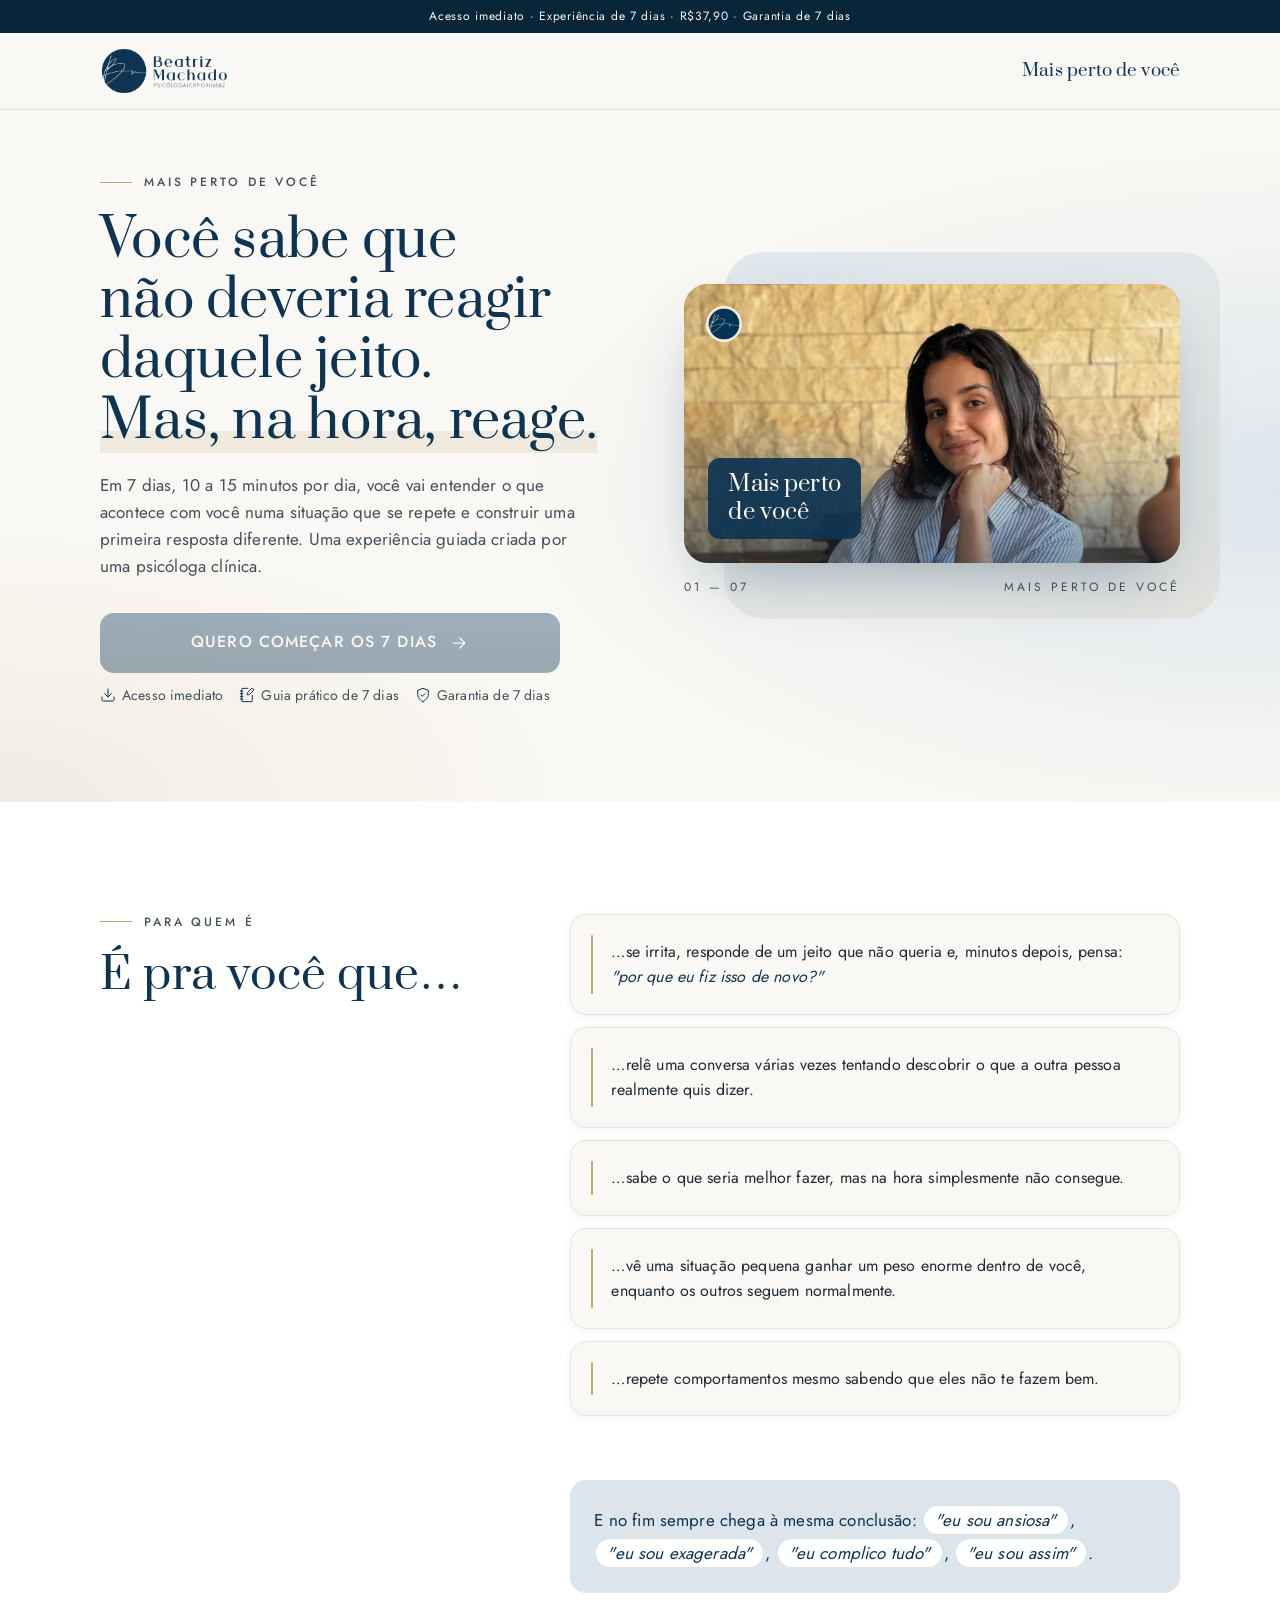
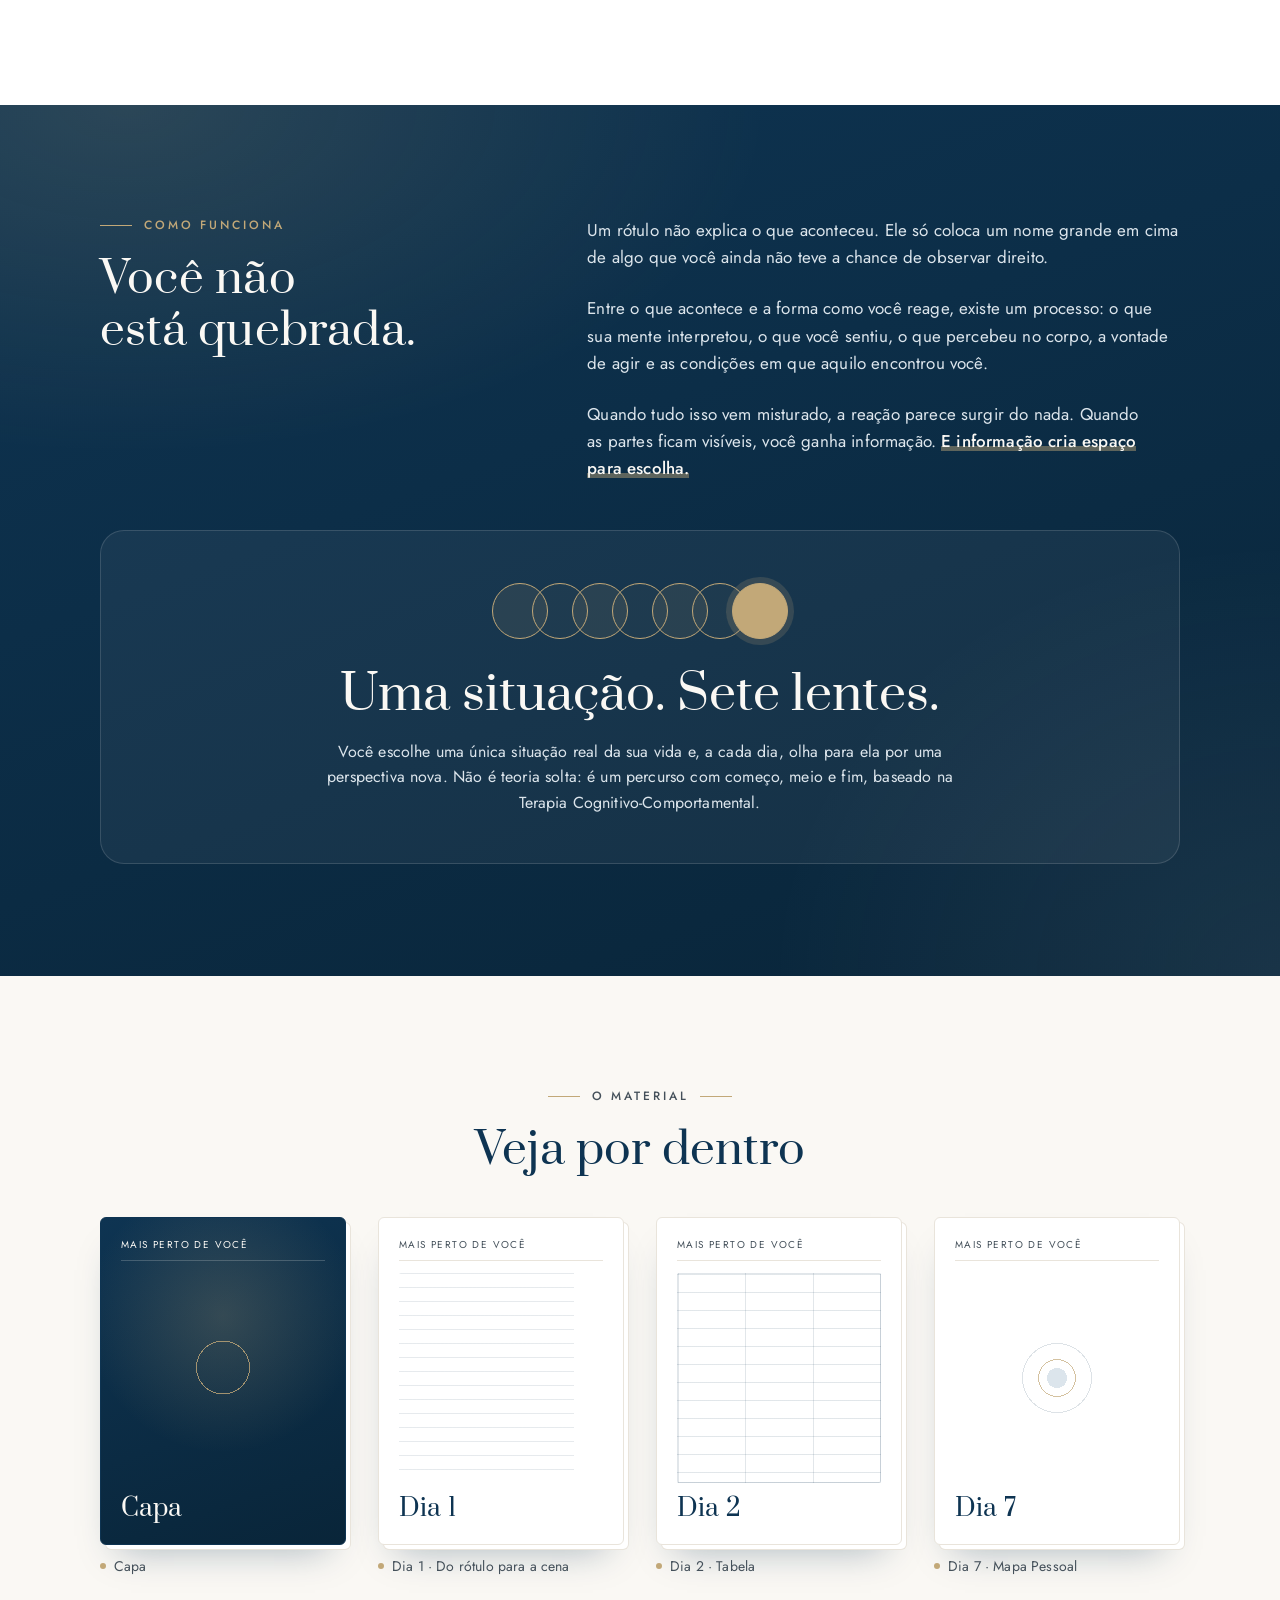
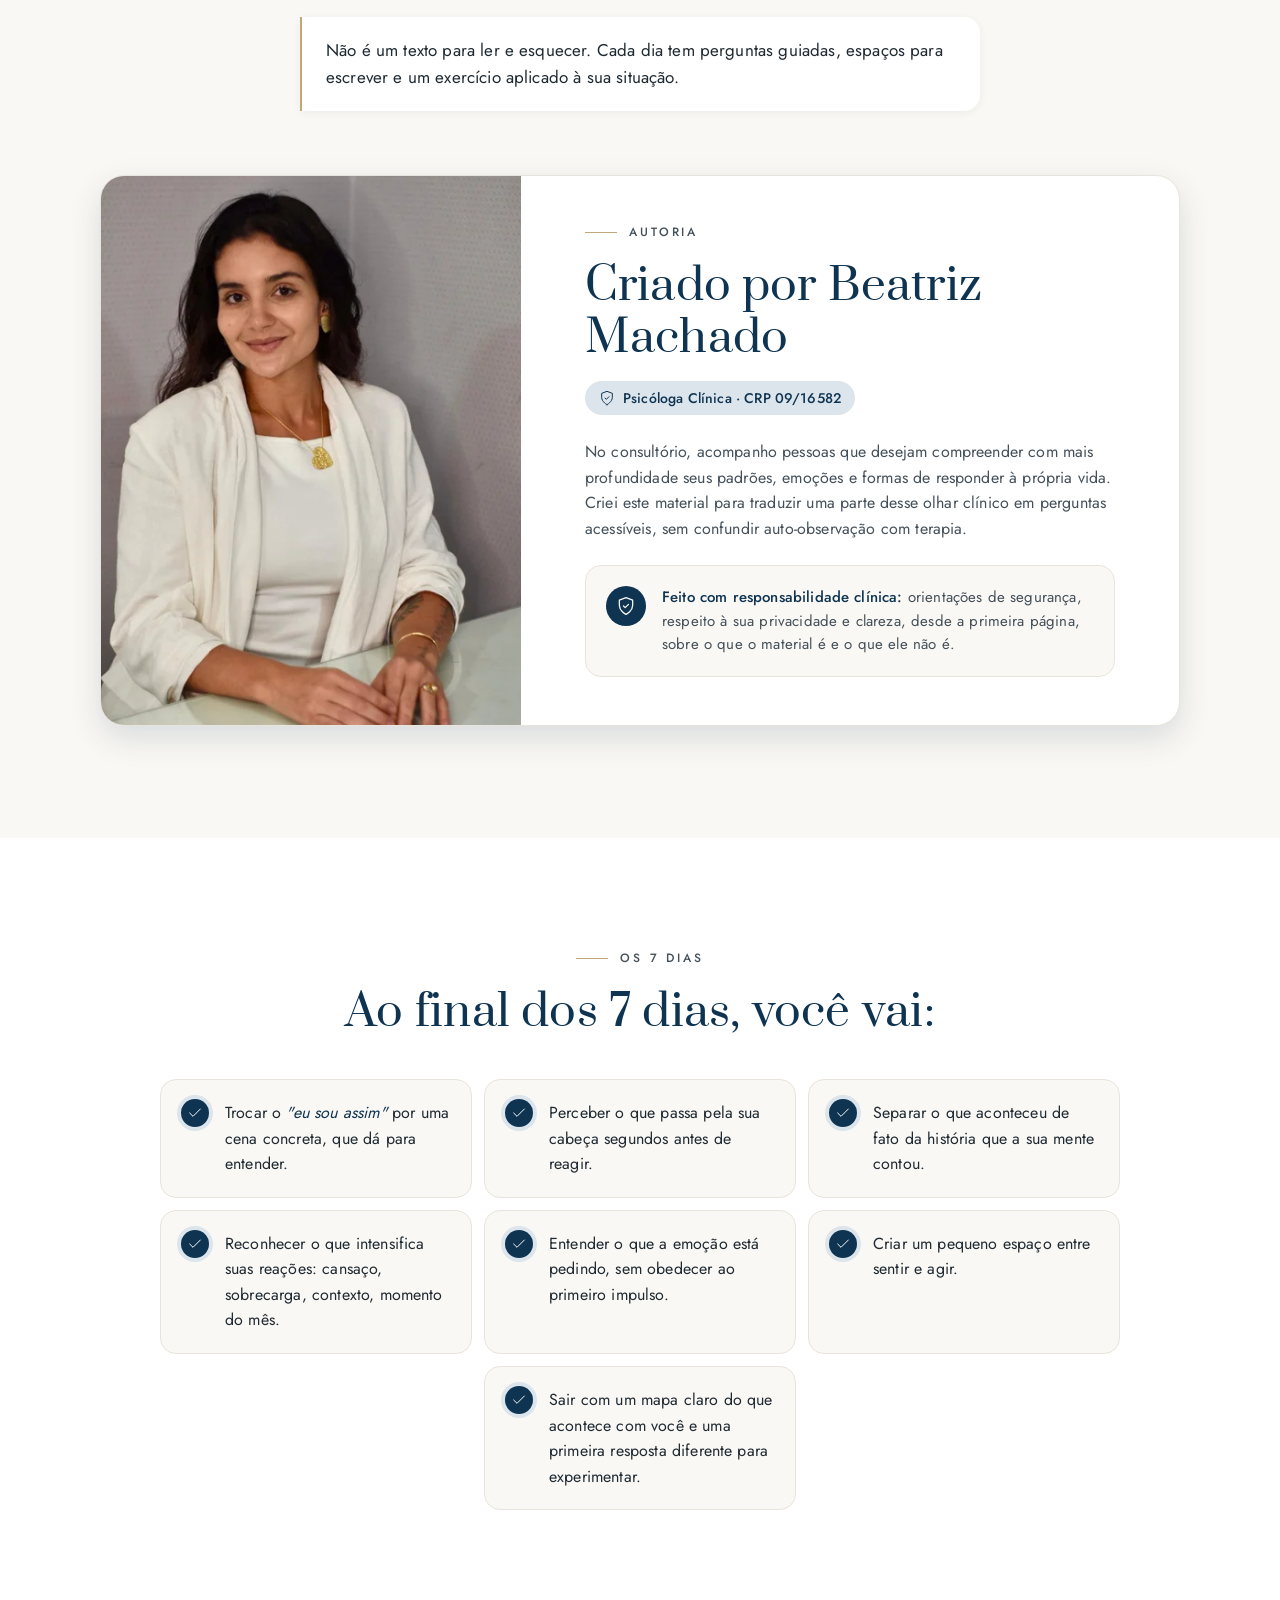
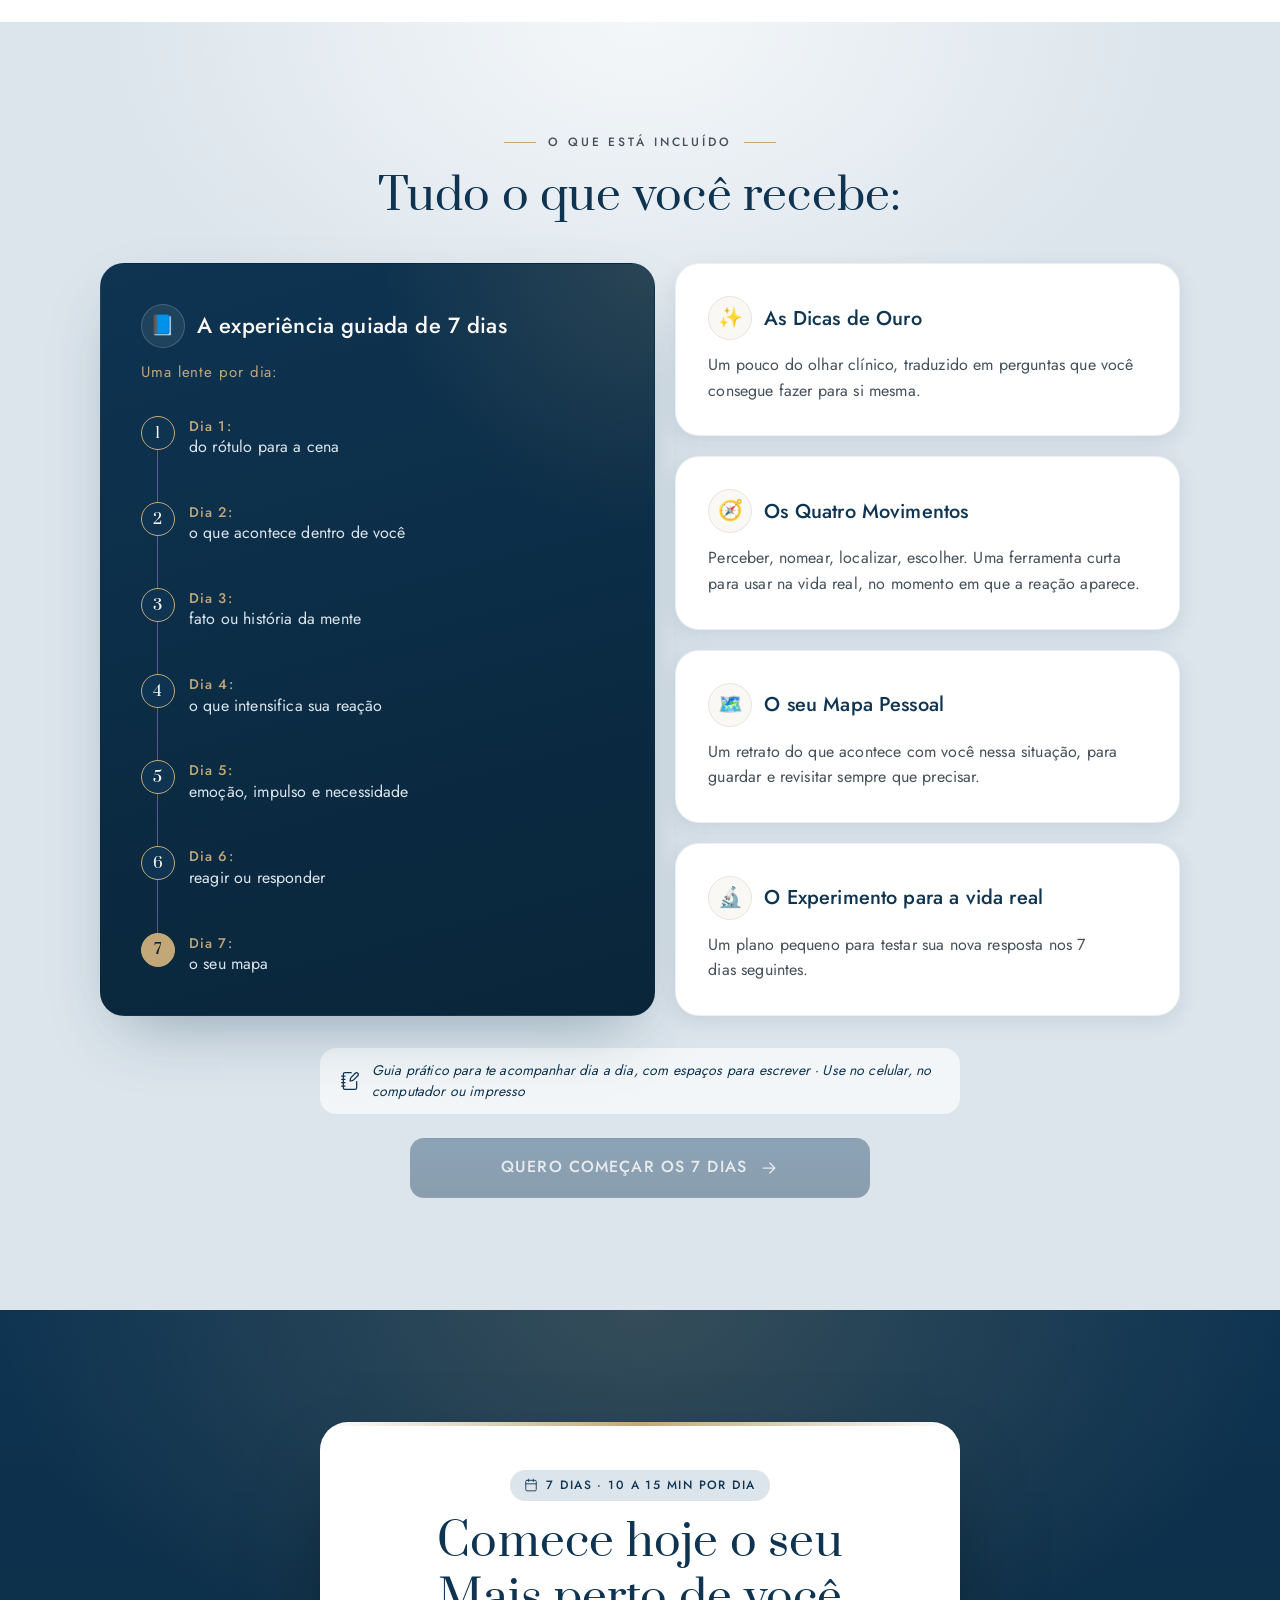
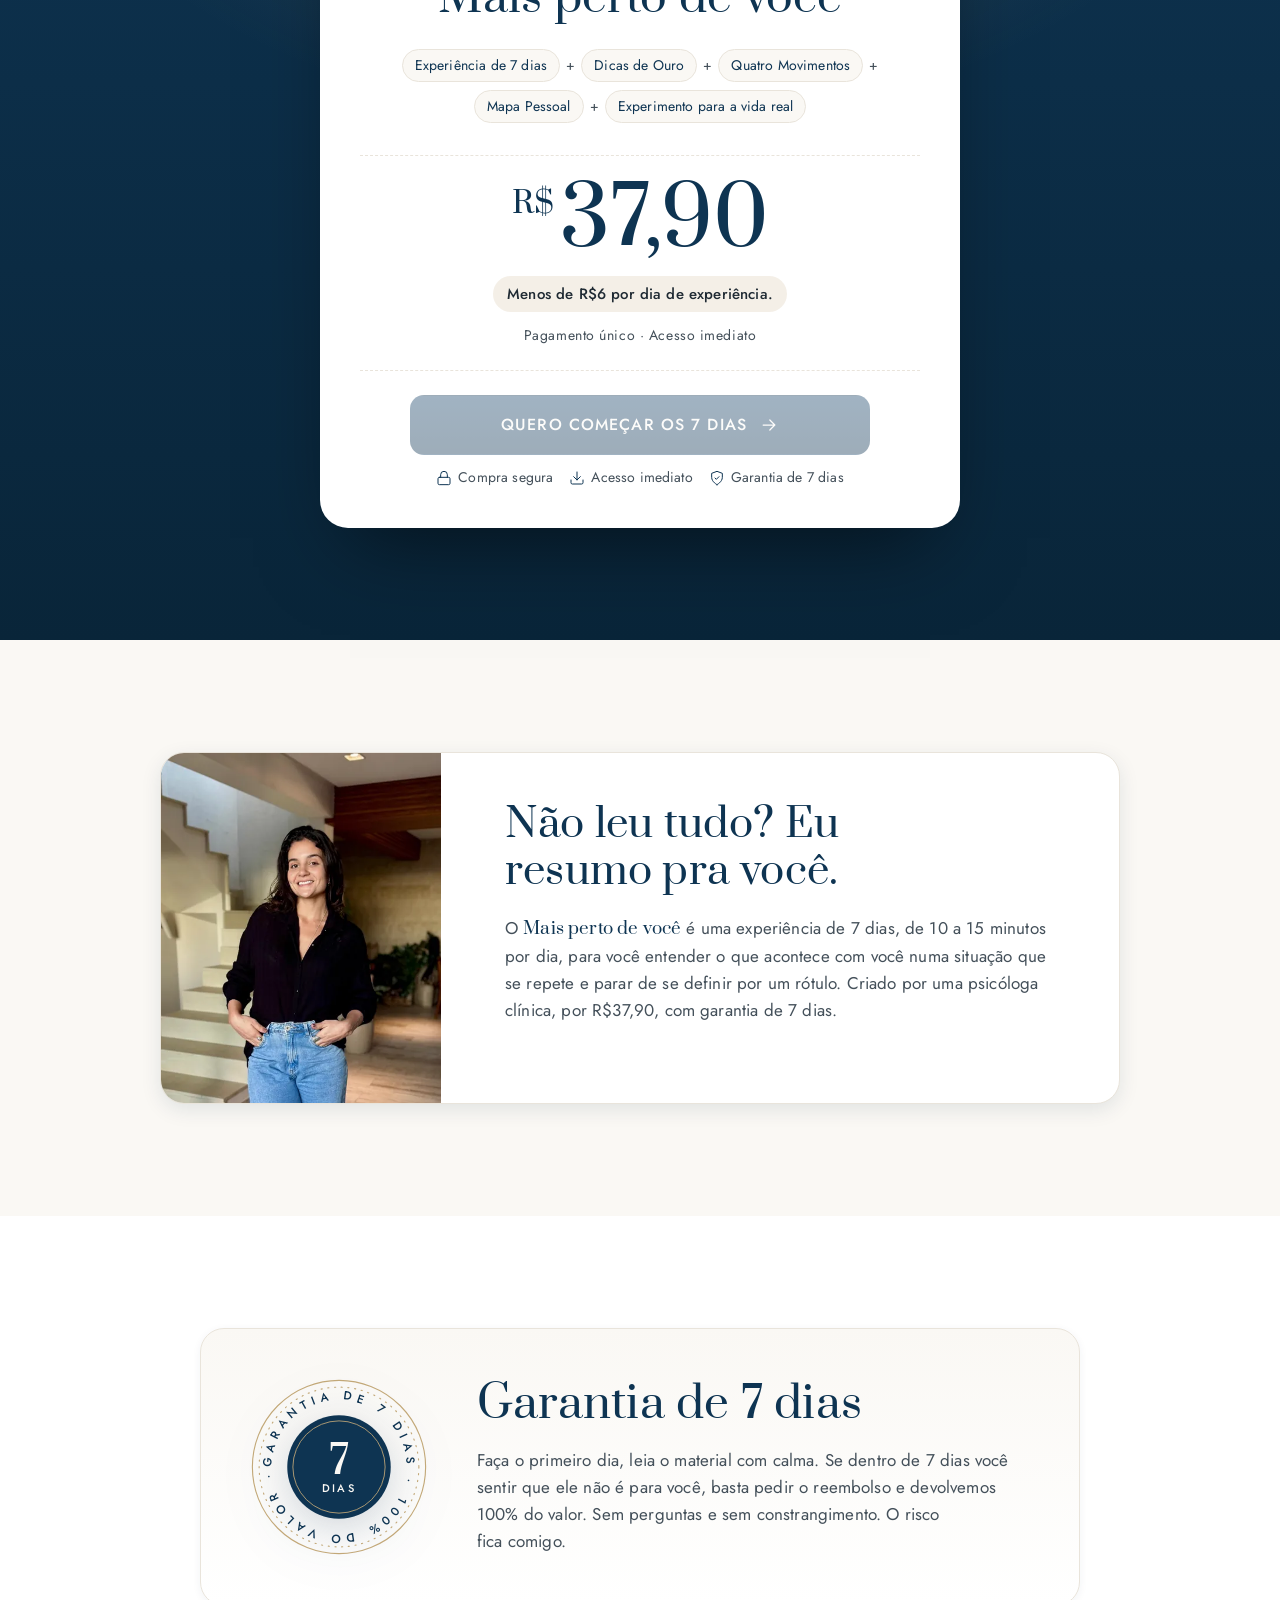
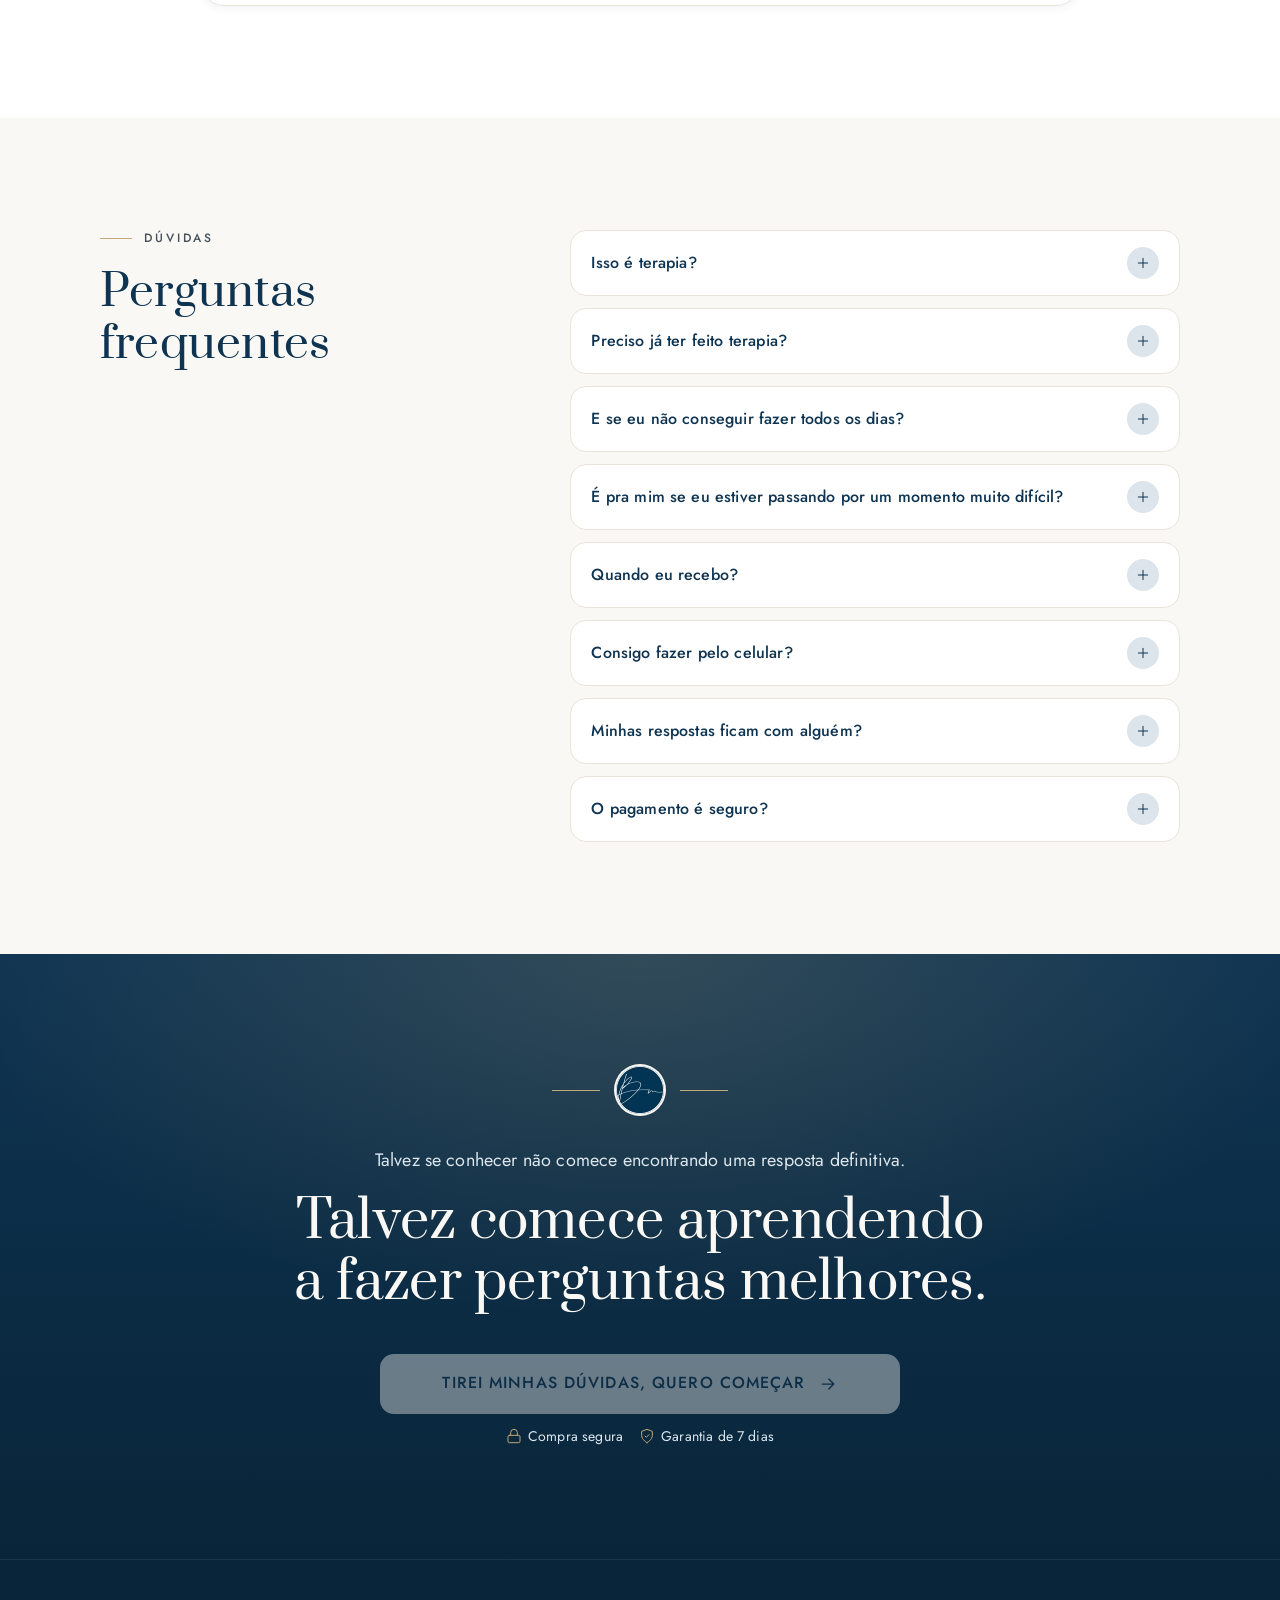
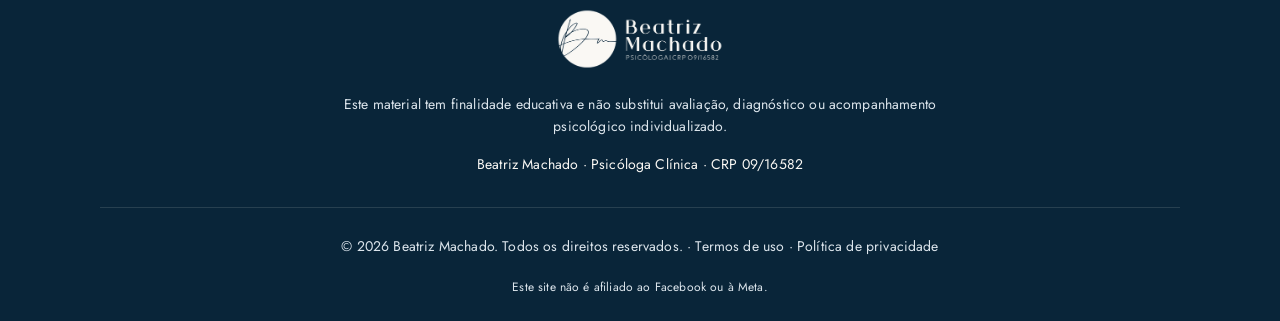
==== commit 96264285: "Troca menções a PDF/e-book por "guia prático" na página de vendas Co-Authored-By: Claude Opus 5.5 (1" ====
--- a/deploy/mais-perto-de-voce/index.html
+++ b/deploy/mais-perto-de-voce/index.html
@@ -33,6 +33,7 @@
     <symbol id="i-lock" viewBox="0 0 24 24"><rect width="18" height="11" x="3" y="11" rx="2"/><path d="M7 11V7a5 5 0 0 1 10 0v4"/></symbol>
     <symbol id="i-download" viewBox="0 0 24 24"><path d="M21 15v4a2 2 0 0 1-2 2H5a2 2 0 0 1-2-2v-4"/><path d="m7 10 5 5 5-5"/><path d="M12 15V3"/></symbol>
     <symbol id="i-file" viewBox="0 0 24 24"><path d="M15 2H6a2 2 0 0 0-2 2v16a2 2 0 0 0 2 2h12a2 2 0 0 0 2-2V7Z"/><path d="M14 2v4a2 2 0 0 0 2 2h4"/><path d="M16 13H8"/><path d="M16 17H8"/><path d="M10 9H8"/></symbol>
+    <symbol id="i-notebook" viewBox="0 0 24 24"><path d="M13.4 2H6a2 2 0 0 0-2 2v16a2 2 0 0 0 2 2h12a2 2 0 0 0 2-2v-7.4"/><path d="M2 6h4M2 10h4M2 14h4M2 18h4"/><path d="M21.378 5.626a1 1 0 1 0-3.004-3.004l-5.01 5.012a2 2 0 0 0-.506.854l-.837 2.87a.5.5 0 0 0 .62.62l2.87-.837a2 2 0 0 0 .854-.506z"/></symbol>
     <symbol id="i-shield" viewBox="0 0 24 24"><path d="M12 22s8-4 8-11V5l-8-3-8 3v6c0 7 8 11 8 11Z"/><path d="m9 12 2 2 4-4"/></symbol>
     <symbol id="i-calendar" viewBox="0 0 24 24"><rect width="18" height="18" x="3" y="4" rx="2"/><path d="M16 2v4"/><path d="M8 2v4"/><path d="M3 10h18"/></symbol>
     <symbol id="i-plus" viewBox="0 0 24 24"><path d="M5 12h14"/><path d="M12 5v14"/></symbol>
@@ -82,7 +83,7 @@
 
         <div class="hero-purchase">
           <a class="button button-primary button-xl" data-checkout role="button" aria-disabled="true" tabindex="-1"><span>QUERO COMEÇAR OS 7 DIAS</span><svg class="button-arrow" width="20" height="20" aria-hidden="true"><use href="#i-arrow"/></svg></a>
-          <p class="purchase-note trust-note"><span class="trust-item"><svg class="icon" width="16" height="16" aria-hidden="true"><use href="#i-download"/></svg>Acesso imediato</span> <span class="trust-sep">·</span> <span class="trust-item"><svg class="icon" width="16" height="16" aria-hidden="true"><use href="#i-file"/></svg>PDF de 28 páginas</span> <span class="trust-sep">·</span> <span class="trust-item"><svg class="icon" width="16" height="16" aria-hidden="true"><use href="#i-shield"/></svg>Garantia de 7 dias</span></p>
+          <p class="purchase-note trust-note"><span class="trust-item"><svg class="icon" width="16" height="16" aria-hidden="true"><use href="#i-download"/></svg>Acesso imediato</span> <span class="trust-sep">·</span> <span class="trust-item"><svg class="icon" width="16" height="16" aria-hidden="true"><use href="#i-notebook"/></svg>Guia prático de 7 dias</span> <span class="trust-sep">·</span> <span class="trust-item"><svg class="icon" width="16" height="16" aria-hidden="true"><use href="#i-shield"/></svg>Garantia de 7 dias</span></p>
         </div>
       </div>
     </section>
@@ -140,27 +141,27 @@
           Alternativa sem JS: substitua o <div class="ebook-page-placeholder"> de cada slot por
           <img src="assets/ebook/capa.webp" width="600" height="800" loading="lazy" decoding="async" alt="…">.
         -->
-        <ul class="ebook-preview" aria-label="Páginas do e-book">
+        <ul class="ebook-preview" aria-label="Páginas do guia prático">
           <li data-reveal>
-            <figure class="ebook-page ebook-page-cover" data-ebook-page="capa" data-alt="Capa do e-book Mais perto de você, de Beatriz Machado">
+            <figure class="ebook-page ebook-page-cover" data-ebook-page="capa" data-alt="Capa do guia prático Mais perto de você, de Beatriz Machado">
               <div class="ebook-page-placeholder" aria-hidden="true"><span class="ebook-page-brand">Mais perto de você</span><span class="ebook-page-lines"></span><span class="ebook-page-label">Capa</span></div>
               <figcaption>Capa</figcaption>
             </figure>
           </li>
           <li data-reveal>
-            <figure class="ebook-page" data-ebook-page="dia-1" data-alt="Página do Dia 1 do e-book: Do rótulo para a cena">
+            <figure class="ebook-page" data-ebook-page="dia-1" data-alt="Página do Dia 1 do guia: Do rótulo para a cena">
               <div class="ebook-page-placeholder" aria-hidden="true"><span class="ebook-page-brand">Mais perto de você</span><span class="ebook-page-lines"></span><span class="ebook-page-label">Dia 1</span></div>
               <figcaption>Dia 1 · Do rótulo para a cena</figcaption>
             </figure>
           </li>
           <li data-reveal>
-            <figure class="ebook-page" data-ebook-page="dia-2-tabela" data-alt="Tabela do Dia 2 do e-book, com espaços para escrever">
+            <figure class="ebook-page" data-ebook-page="dia-2-tabela" data-alt="Tabela do Dia 2 do guia, com espaços para escrever">
               <div class="ebook-page-placeholder ebook-page-table" aria-hidden="true"><span class="ebook-page-brand">Mais perto de você</span><span class="ebook-page-lines"></span><span class="ebook-page-label">Dia 2</span></div>
               <figcaption>Dia 2 · Tabela</figcaption>
             </figure>
           </li>
           <li data-reveal>
-            <figure class="ebook-page" data-ebook-page="dia-7-mapa" data-alt="Mapa Pessoal do Dia 7 do e-book">
+            <figure class="ebook-page" data-ebook-page="dia-7-mapa" data-alt="Mapa Pessoal do Dia 7 do guia">
               <div class="ebook-page-placeholder ebook-page-map" aria-hidden="true"><span class="ebook-page-brand">Mais perto de você</span><span class="ebook-page-lines"></span><span class="ebook-page-label">Dia 7</span></div>
               <figcaption>Dia 7 · Mapa Pessoal</figcaption>
             </figure>
@@ -250,7 +251,7 @@
             <p>Um plano pequeno para testar sua nova resposta nos 7 dias seguintes.</p>
           </li>
         </ul>
-        <p class="value-stack-format"><svg class="icon" width="18" height="18" aria-hidden="true"><use href="#i-file"/></svg><em>PDF de 28 páginas com espaços para escrever · Use no celular, no computador ou impresso</em></p>
+        <p class="value-stack-format"><svg class="icon" width="18" height="18" aria-hidden="true"><use href="#i-notebook"/></svg><em>Guia prático para te acompanhar dia a dia, com espaços para escrever · Use no celular, no computador ou impresso</em></p>
         <a class="button button-primary button-xl" data-checkout role="button" aria-disabled="true" tabindex="-1"><span>QUERO COMEÇAR OS 7 DIAS</span><svg class="button-arrow" width="20" height="20" aria-hidden="true"><use href="#i-arrow"/></svg></a>
       </div>
     </section>
@@ -322,8 +323,8 @@
           <details><summary>Isso é terapia?</summary><p>Não. É um material educativo de auto-observação, criado por uma psicóloga. Ele não faz diagnóstico e não substitui acompanhamento psicológico.</p></details>
           <details><summary>Preciso já ter feito terapia?</summary><p>Não. Foi pensado tanto para quem nunca fez quanto para quem já faz.</p></details>
           <details><summary>E se eu não conseguir fazer todos os dias?</summary><p>Tudo bem. Você retoma do ponto em que parou. Perder um dia não é prova de nada; é só uma pausa.</p></details>
-          <details><summary>É pra mim se eu estiver passando por um momento muito difícil?</summary><p>Se você está vivendo um sofrimento intenso, uma crise ou quer investigar uma experiência traumática, o cuidado certo é o acompanhamento profissional, não um material. O próprio e-book traz essa orientação.</p></details>
-          <details><summary>Quando eu recebo?</summary><p>Assim que o pagamento é aprovado, o acesso ao PDF chega no seu e-mail.</p></details>
+          <details><summary>É pra mim se eu estiver passando por um momento muito difícil?</summary><p>Se você está vivendo um sofrimento intenso, uma crise ou quer investigar uma experiência traumática, o cuidado certo é o acompanhamento profissional, não um material. O próprio guia traz essa orientação.</p></details>
+          <details><summary>Quando eu recebo?</summary><p>Assim que o pagamento é aprovado, o acesso ao seu guia prático chega no seu e-mail.</p></details>
           <details><summary>Consigo fazer pelo celular?</summary><p>Consegue. Você também pode imprimir ou usar um caderno para as respostas.</p></details>
           <details><summary>Minhas respostas ficam com alguém?</summary><p>Não. Tudo o que você escreve fica só com você.</p></details>
           <details><summary>O pagamento é seguro?</summary><p>Sim. A compra é feita por uma plataforma de pagamento segura, e você recebe a confirmação no seu e-mail.</p></details>
